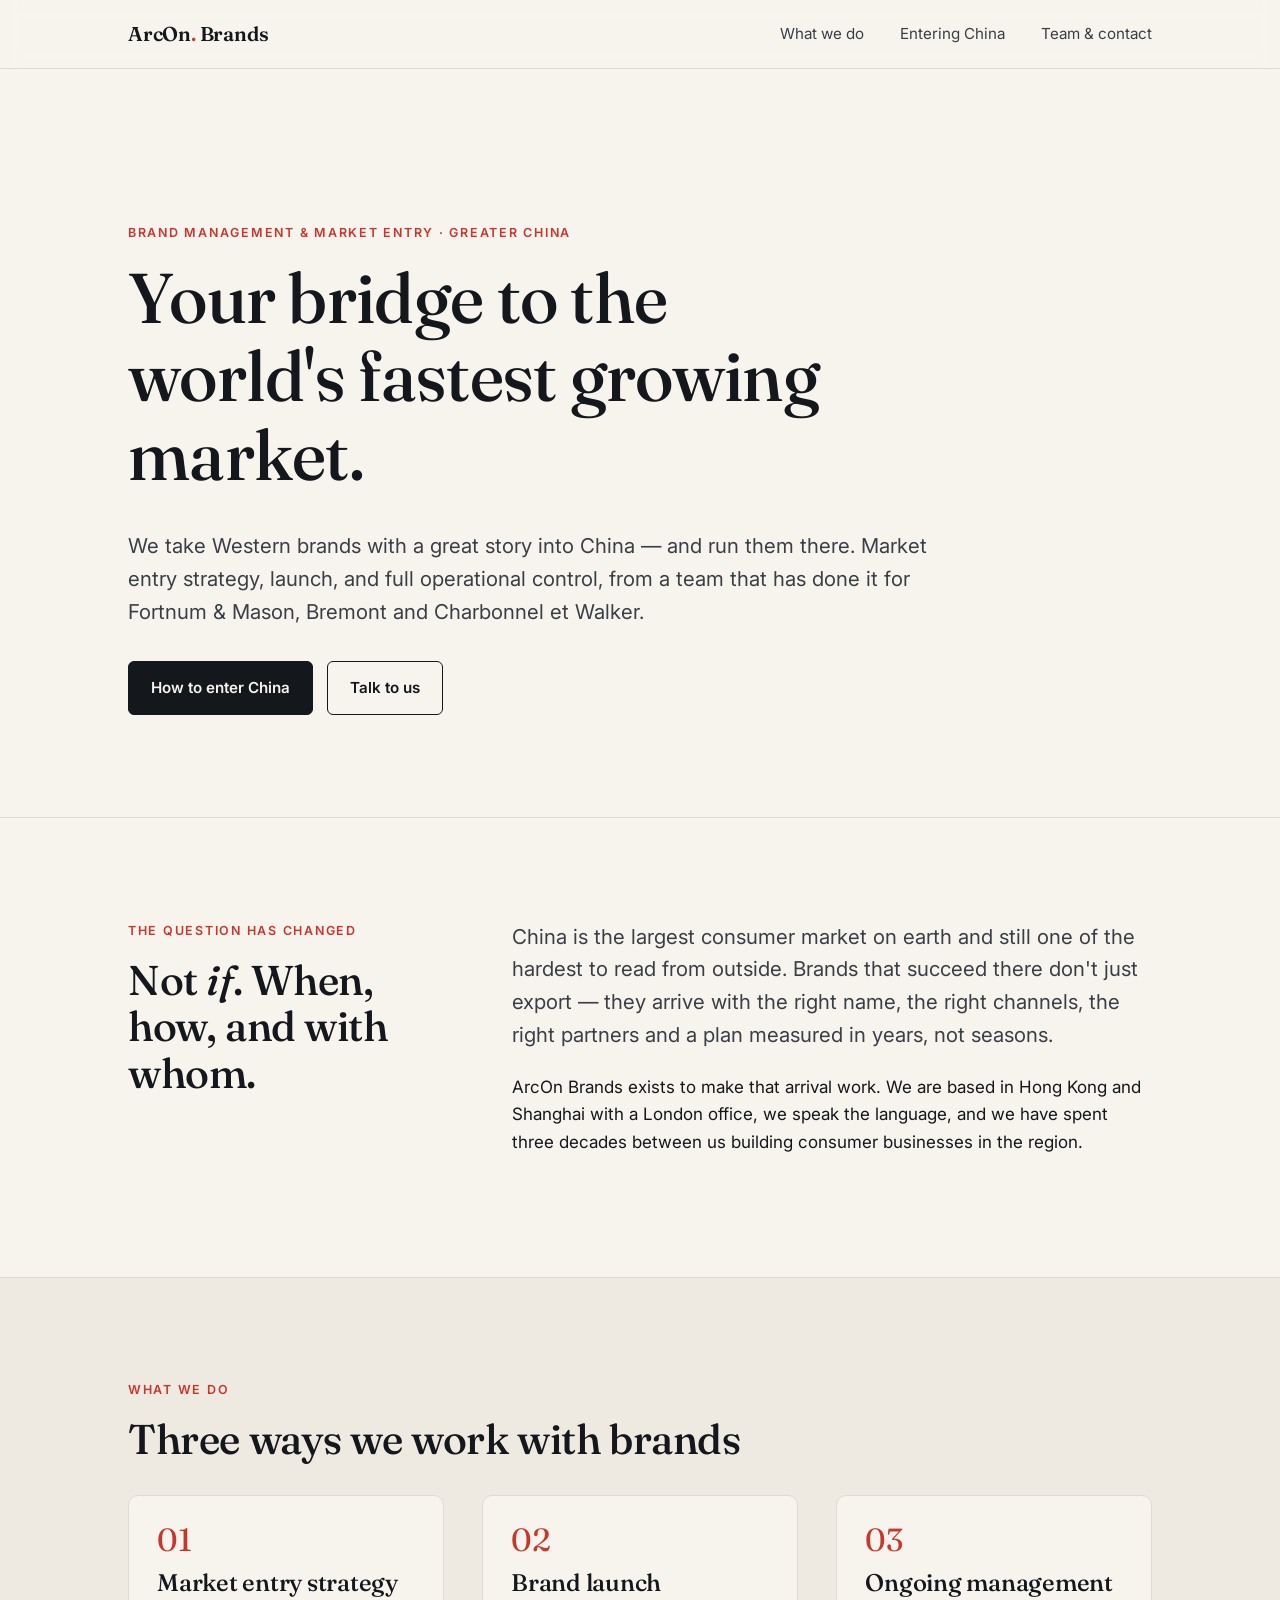
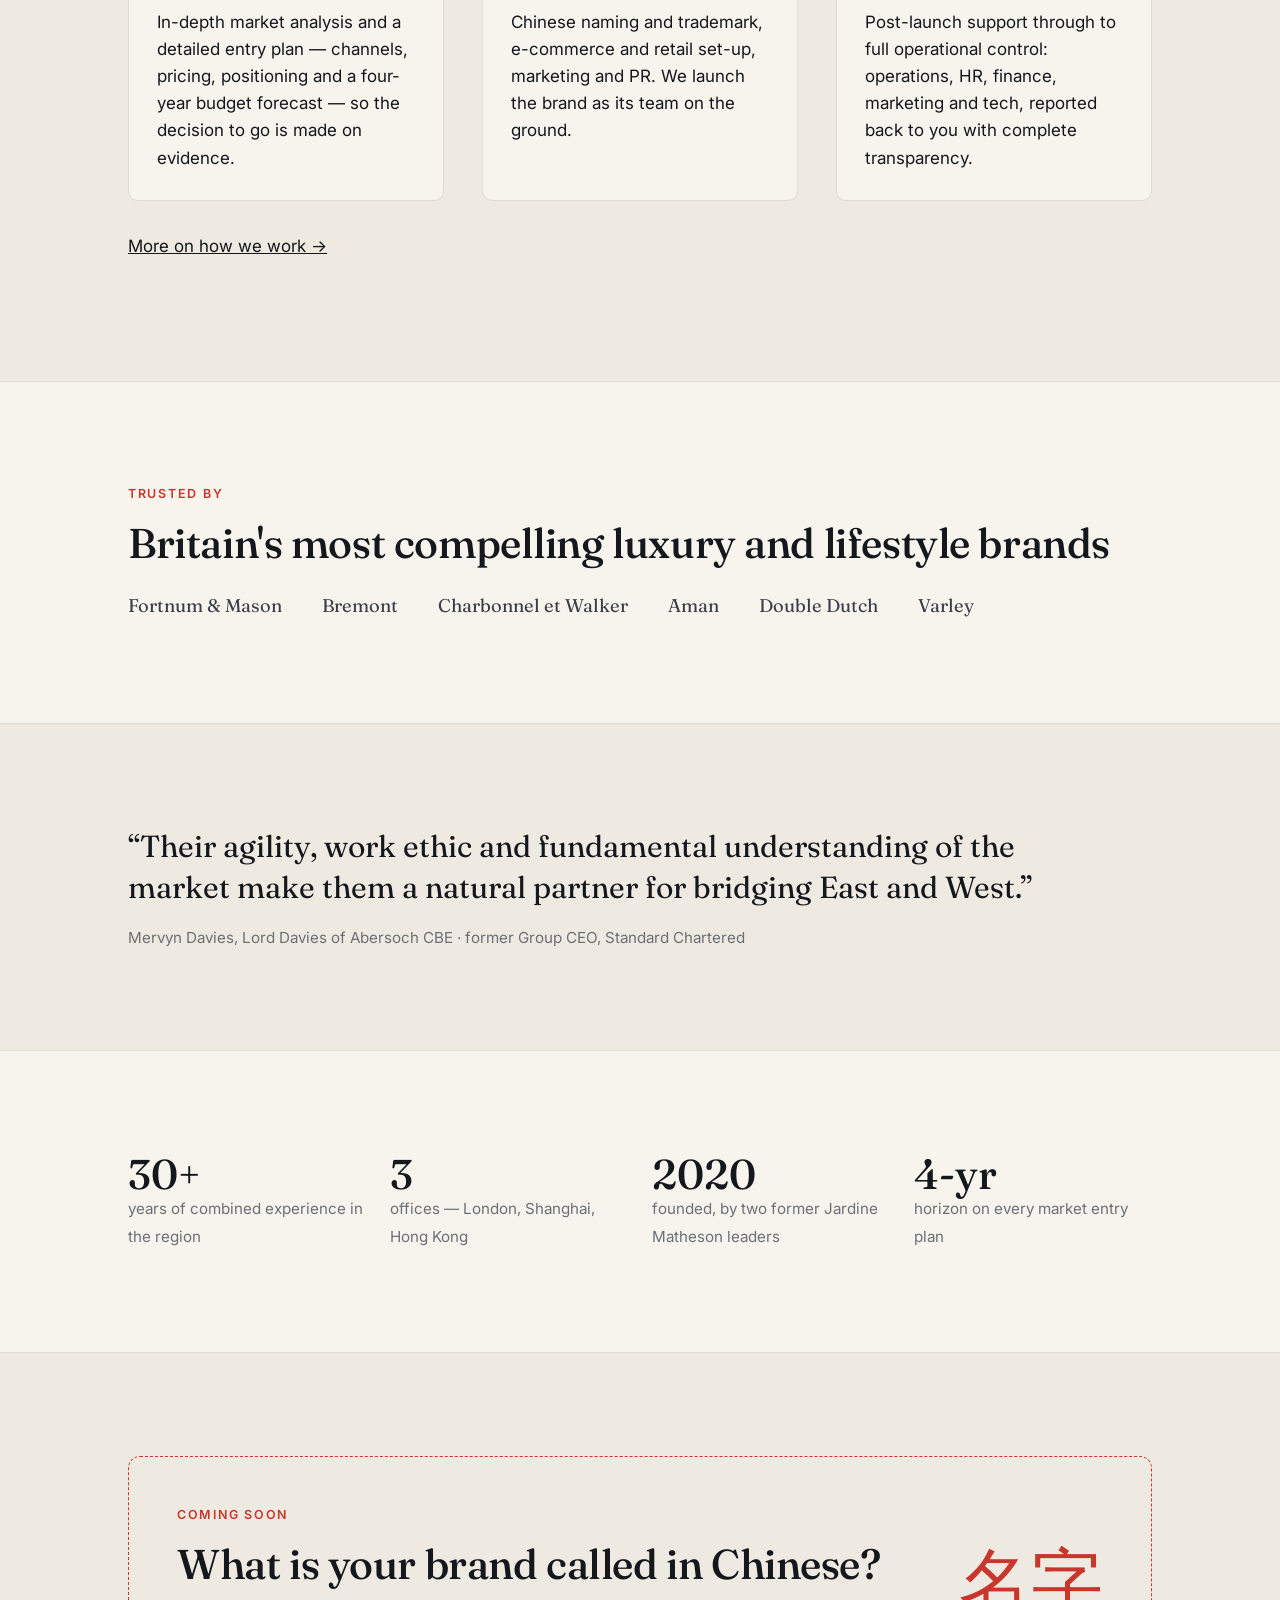
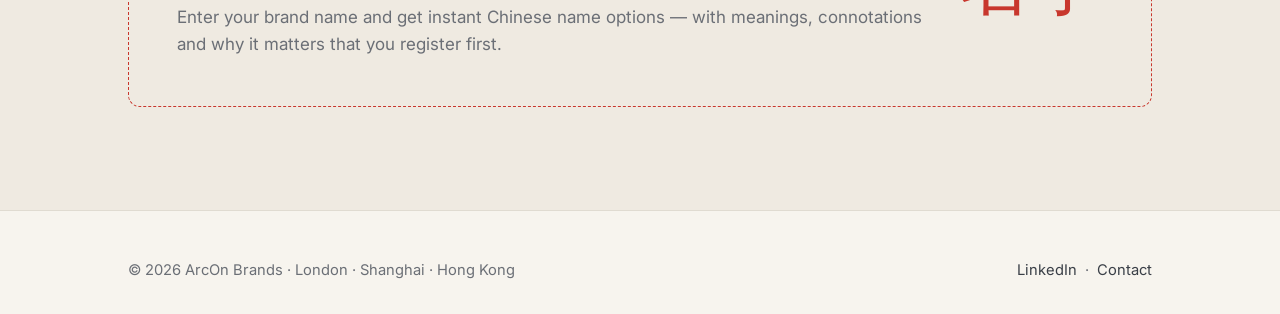
==== docs/index.html @ 21edf99d "ArcOn Brands website: Phase 1 brochure site Four-page static site (Home, What we do, Entering China " ====
<!DOCTYPE html>
<html lang="en">
<head>
<meta charset="utf-8">
<meta name="viewport" content="width=device-width, initial-scale=1">
<title>ArcOn Brands — Your bridge to China</title>
<meta name="description" content="Brand management and market entry for Western brands entering Greater China. Strategy, launch and full operational control from Hong Kong, Shanghai and London.">
<link rel="preconnect" href="https://fonts.googleapis.com">
<link rel="preconnect" href="https://fonts.gstatic.com" crossorigin>
<link href="https://fonts.googleapis.com/css2?family=Fraunces:opsz,wght@9..144,400;9..144,500;9..144,600&family=Inter:wght@400;500;600&display=swap" rel="stylesheet">
<link rel="stylesheet" href="styles.css">
</head>
<body>
<header>
  <div class="wrap nav">
    <a class="brand" href="index.html">ArcOn<span>.</span> Brands</a>
    <button class="menu-btn" aria-expanded="false" aria-controls="links" onclick="const l=document.getElementById('links');const o=l.classList.toggle('open');this.setAttribute('aria-expanded',o)">Menu</button>
    <ul class="links" id="links">
      <li><a href="what-we-do.html" >What we do</a></li>
      <li><a href="entering-china.html" >Entering China</a></li>
      <li><a href="team.html" >Team &amp; contact</a></li>
    </ul>
  </div>
</header>
<main>
<section class="hero">
  <div class="wrap">
    <div class="eyebrow">Brand management &amp; market entry · Greater China</div>
    <h1>Your bridge to the world's fastest growing market.</h1>
    <p class="lede">We take Western brands with a great story into China — and run them there. Market entry strategy, launch, and full operational control, from a team that has done it for Fortnum &amp; Mason, Bremont and Charbonnel et Walker.</p>
    <div class="cta-row">
      <a class="btn primary" href="entering-china.html">How to enter China</a>
      <a class="btn ghost" href="team.html#contact">Talk to us</a>
    </div>
  </div>
</section>

<section>
  <div class="wrap split">
    <div>
      <div class="eyebrow">The question has changed</div>
      <h2>Not <em>if</em>. When, how, and with whom.</h2>
    </div>
    <div>
      <p class="lede">China is the largest consumer market on earth and still one of the hardest to read from outside. Brands that succeed there don't just export — they arrive with the right name, the right channels, the right partners and a plan measured in years, not seasons.</p>
      <p>ArcOn Brands exists to make that arrival work. We are based in Hong Kong and Shanghai with a London office, we speak the language, and we have spent three decades between us building consumer businesses in the region.</p>
    </div>
  </div>
</section>

<section class="deep">
  <div class="wrap">
    <div class="eyebrow">What we do</div>
    <h2>Three ways we work with brands</h2>
    <div class="grid three" style="margin-top:2rem">
      <div class="card">
        <div class="num">01</div>
        <h3>Market entry strategy</h3>
        <p>In-depth market analysis and a detailed entry plan — channels, pricing, positioning and a four-year budget forecast — so the decision to go is made on evidence.</p>
      </div>
      <div class="card">
        <div class="num">02</div>
        <h3>Brand launch</h3>
        <p>Chinese naming and trademark, e-commerce and retail set-up, marketing and PR. We launch the brand as its team on the ground.</p>
      </div>
      <div class="card">
        <div class="num">03</div>
        <h3>Ongoing management</h3>
        <p>Post-launch support through to full operational control: operations, HR, finance, marketing and tech, reported back to you with complete transparency.</p>
      </div>
    </div>
    <p style="margin-top:2rem"><a href="what-we-do.html">More on how we work →</a></p>
  </div>
</section>

<section>
  <div class="wrap">
    <div class="eyebrow">Trusted by</div>
    <h2>Britain's most compelling luxury and lifestyle brands</h2>
    <div class="clients">
      <span>Fortnum &amp; Mason</span>
      <span>Bremont</span>
      <span>Charbonnel et Walker</span>
      <span>Aman</span>
      <span>Double Dutch</span>
      <span>Varley</span>
    </div>
  </div>
</section>

<section class="deep">
  <div class="wrap">
    <blockquote>
      “Their agility, work ethic and fundamental understanding of the market make them a natural partner for bridging East and West.”
      <footer>Mervyn Davies, Lord Davies of Abersoch CBE · former Group CEO, Standard Chartered</footer>
    </blockquote>
  </div>
</section>

<section>
  <div class="wrap">
    <div class="stats">
      <div class="stat"><b>30+</b><span>years of combined experience in the region</span></div>
      <div class="stat"><b>3</b><span>offices — London, Shanghai, Hong Kong</span></div>
      <div class="stat"><b>2020</b><span>founded, by two former Jardine Matheson leaders</span></div>
      <div class="stat"><b>4-yr</b><span>horizon on every market entry plan</span></div>
    </div>
  </div>
</section>

<section class="deep">
  <div class="wrap">
    <div class="teaser">
      <div>
        <div class="eyebrow">Coming soon</div>
        <h2 style="margin-bottom:.4em">What is your brand called in Chinese?</h2>
        <p class="muted" style="margin:0">Enter your brand name and get instant Chinese name options — with meanings, connotations and why it matters that you register first.</p>
      </div>
      <div class="zh">名字</div>
    </div>
  </div>
</section>
</main>
<footer class="site">
  <div class="wrap">
    <div class="row">
      <div>© 2026 ArcOn Brands · London · Shanghai · Hong Kong</div>
      <div><a href="https://www.linkedin.com/company/arcon-brands-hongkong" target="_blank" rel="noopener">LinkedIn</a> &nbsp;·&nbsp; <a href="team.html#contact">Contact</a></div>
    </div>
  </div>
</footer>
</body>
</html>
---- docs/styles.css ----
/* ArcOn Brands — site styles
   Palette: ink on warm paper, one vermilion accent used sparingly. */

:root {
  --ink: #14171c;
  --ink-soft: #3a3f47;
  --muted: #6b6f76;
  --paper: #f7f4ee;
  --paper-deep: #efeae1;
  --line: #e0dbd1;
  --accent: #c8372d;
  --accent-ink: #a52c24;
  --serif: "Fraunces", Georgia, "Times New Roman", serif;
  --sans: "Inter", -apple-system, BlinkMacSystemFont, "Segoe UI", sans-serif;
  --max: 1120px;
  --gutter: clamp(16px, 5vw, 48px);
}

* { box-sizing: border-box; }
html { scroll-behavior: smooth; }
body {
  margin: 0;
  font-family: var(--sans);
  font-size: 17px;
  line-height: 1.6;
  color: var(--ink);
  background: var(--paper);
  -webkit-font-smoothing: antialiased;
}
img { max-width: 100%; display: block; }
a { color: inherit; }

h1, h2, h3, h4 {
  font-family: var(--serif);
  font-weight: 500;
  line-height: 1.12;
  letter-spacing: -0.01em;
  margin: 0 0 0.5em;
}
h1 { font-size: clamp(2.4rem, 5.5vw, 4.4rem); }
h2 { font-size: clamp(1.8rem, 3.4vw, 2.6rem); }
h3 { font-size: clamp(1.25rem, 2vw, 1.5rem); }
p { margin: 0 0 1.1em; }
.lede { font-size: clamp(1.1rem, 1.6vw, 1.3rem); color: var(--ink-soft); max-width: 40em; }
.eyebrow {
  font-size: 0.78rem;
  letter-spacing: 0.14em;
  text-transform: uppercase;
  color: var(--accent);
  font-weight: 600;
  margin-bottom: 1rem;
}
.muted { color: var(--muted); }

.wrap { max-width: var(--max); margin: 0 auto; padding: 0 var(--gutter); }
section { padding: clamp(56px, 8vw, 112px) 0; }
section + section { border-top: 1px solid var(--line); }
.deep { background: var(--paper-deep); }

/* Header */
header {
  position: sticky; top: 0; z-index: 10;
  background: color-mix(in srgb, var(--paper) 88%, transparent);
  backdrop-filter: blur(10px);
  border-bottom: 1px solid var(--line);
}
.nav {
  display: flex; align-items: center; justify-content: space-between;
  height: 68px;
}
.brand {
  font-family: var(--serif); font-size: 1.25rem; font-weight: 600;
  text-decoration: none; letter-spacing: -0.01em;
}
.brand span { color: var(--accent); }
.links { display: flex; gap: clamp(18px, 3vw, 36px); list-style: none; margin: 0; padding: 0; }
.links a {
  text-decoration: none; font-size: 0.95rem; color: var(--ink-soft);
  padding: 6px 0; border-bottom: 2px solid transparent;
}
.links a:hover, .links a[aria-current="page"] { color: var(--ink); border-color: var(--accent); }
.menu-btn { display: none; background: none; border: 1px solid var(--line); border-radius: 6px; padding: 8px 12px; font: inherit; cursor: pointer; }

@media (max-width: 720px) {
  .menu-btn { display: block; }
  .links {
    display: none; position: absolute; left: 0; right: 0; top: 68px;
    flex-direction: column; gap: 0; background: var(--paper);
    border-bottom: 1px solid var(--line); padding: 8px var(--gutter) 16px;
  }
  .links.open { display: flex; }
  .links a { display: block; padding: 12px 0; border-bottom: 1px solid var(--line); }
}

/* Hero */
.hero { padding: clamp(72px, 12vw, 160px) 0 clamp(56px, 8vw, 112px); }
.hero h1 { max-width: 16ch; }
.hero .lede { margin-top: 1.5rem; }
.cta-row { display: flex; gap: 14px; flex-wrap: wrap; margin-top: 2rem; }
.btn {
  display: inline-block; padding: 14px 22px; border-radius: 6px;
  text-decoration: none; font-weight: 600; font-size: 0.95rem;
  border: 1px solid var(--ink); transition: background .15s, color .15s;
}
.btn.primary { background: var(--ink); color: var(--paper); }
.btn.primary:hover { background: var(--accent); border-color: var(--accent); }
.btn.ghost:hover { background: var(--ink); color: var(--paper); }

/* Grids */
.grid { display: grid; gap: clamp(24px, 3vw, 40px); }
.grid.two { grid-template-columns: repeat(auto-fit, minmax(280px, 1fr)); }
.grid.three { grid-template-columns: repeat(auto-fit, minmax(240px, 1fr)); }
.split { display: grid; grid-template-columns: 1fr 2fr; gap: clamp(24px, 5vw, 80px); align-items: start; }
@media (max-width: 800px) { .split { grid-template-columns: 1fr; } }

.card {
  padding: 28px; border: 1px solid var(--line); border-radius: 10px; background: var(--paper);
}
.card h3 { margin-top: 0; }
.card p:last-child { margin-bottom: 0; }
.num {
  font-family: var(--serif); font-size: 2rem; color: var(--accent); line-height: 1;
  margin-bottom: 14px;
}

/* Logos / clients */
.clients { display: flex; flex-wrap: wrap; gap: 12px 40px; margin-top: 1.5rem; }
.clients span { font-family: var(--serif); font-size: 1.15rem; color: var(--ink-soft); }

/* Stat strip */
.stats { display: grid; grid-template-columns: repeat(auto-fit, minmax(180px, 1fr)); gap: 24px; }
.stat b { display: block; font-family: var(--serif); font-size: 2.6rem; font-weight: 500; line-height: 1; }
.stat span { color: var(--muted); font-size: 0.95rem; }

/* Quote */
blockquote {
  margin: 0; font-family: var(--serif); font-size: clamp(1.3rem, 2.4vw, 1.9rem);
  line-height: 1.35; max-width: 30em;
}
blockquote footer { font-family: var(--sans); font-size: 0.95rem; color: var(--muted); margin-top: 1.2rem; }

/* Steps / primer */
.steps { counter-reset: step; display: grid; gap: 0; border-top: 1px solid var(--line); }
.step {
  display: grid; grid-template-columns: 64px 1fr; gap: 20px;
  padding: 32px 0; border-bottom: 1px solid var(--line);
}
.step::before {
  counter-increment: step; content: counter(step, decimal-leading-zero);
  font-family: var(--serif); font-size: 1.6rem; color: var(--accent);
}
.step h3 { margin-top: 0.15em; }
.step .how { margin-top: 1rem; padding-left: 16px; border-left: 2px solid var(--accent); color: var(--ink-soft); }
.step .how strong { color: var(--ink); }
@media (max-width: 600px) { .step { grid-template-columns: 1fr; gap: 8px; } }

/* Team */
.people { display: grid; grid-template-columns: repeat(auto-fill, minmax(260px, 1fr)); gap: 28px; }
.person h3 { margin-bottom: 0.1em; }
.person .role { color: var(--accent); font-size: 0.9rem; font-weight: 600; margin-bottom: 0.7rem; }
.person p { font-size: 0.97rem; color: var(--ink-soft); margin: 0; }
.founder { padding: 32px; border: 1px solid var(--line); border-radius: 10px; }

/* Offices */
.offices { display: grid; grid-template-columns: repeat(auto-fit, minmax(220px, 1fr)); gap: 28px; }
.offices h4 { margin-bottom: 0.4em; font-size: 1.1rem; }
.offices p { color: var(--ink-soft); font-size: 0.95rem; margin: 0; white-space: pre-line; }

/* Teaser (Phase 2 tool) */
.teaser {
  border: 1px dashed var(--accent); border-radius: 12px; padding: clamp(28px, 4vw, 48px);
  display: grid; grid-template-columns: 1fr auto; gap: 28px; align-items: center;
}
.teaser .zh { font-size: clamp(2.6rem, 6vw, 4.5rem); font-family: var(--serif); color: var(--accent); line-height: 1; }
@media (max-width: 700px) { .teaser { grid-template-columns: 1fr; } }

/* Footer */
footer.site {
  border-top: 1px solid var(--line); padding: 48px 0 32px; font-size: 0.92rem; color: var(--muted);
}
footer.site .row { display: flex; justify-content: space-between; flex-wrap: wrap; gap: 16px; }
footer.site a { color: var(--ink-soft); text-decoration: none; }
footer.site a:hover { color: var(--accent); }
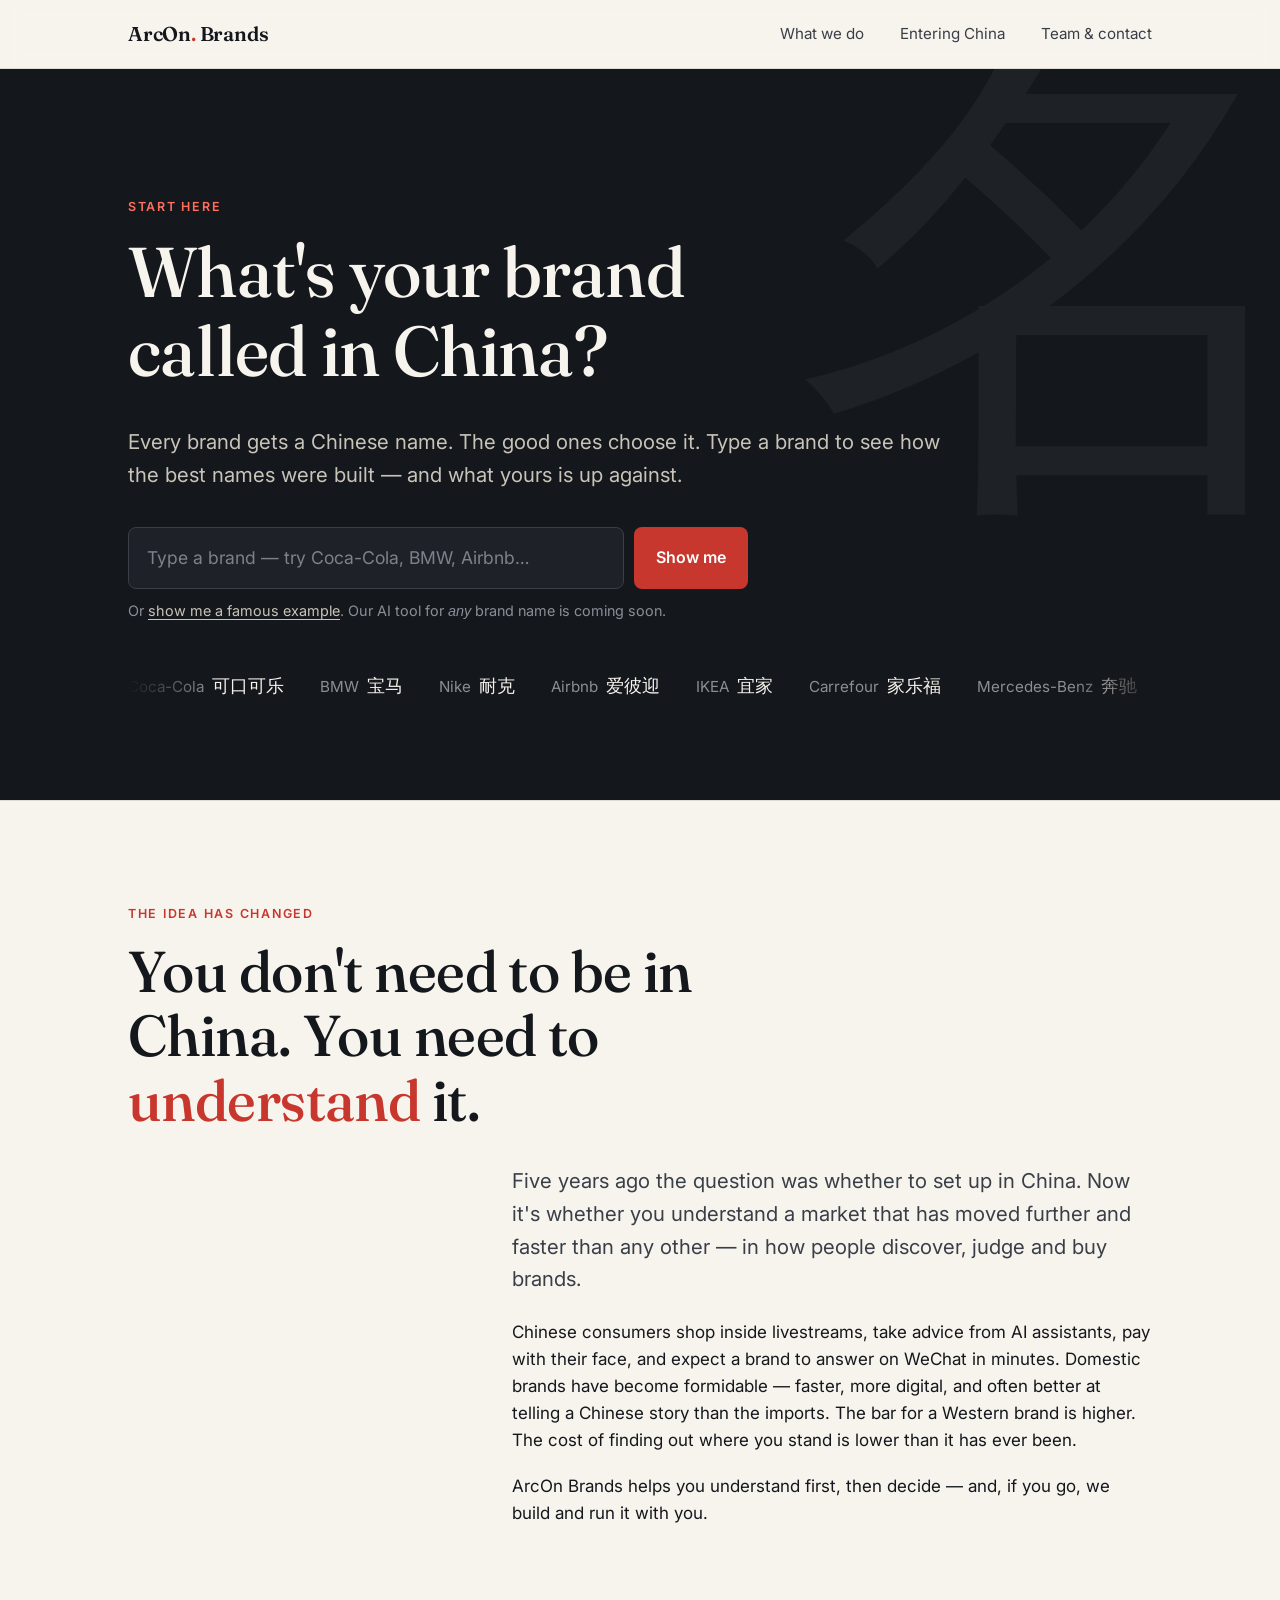
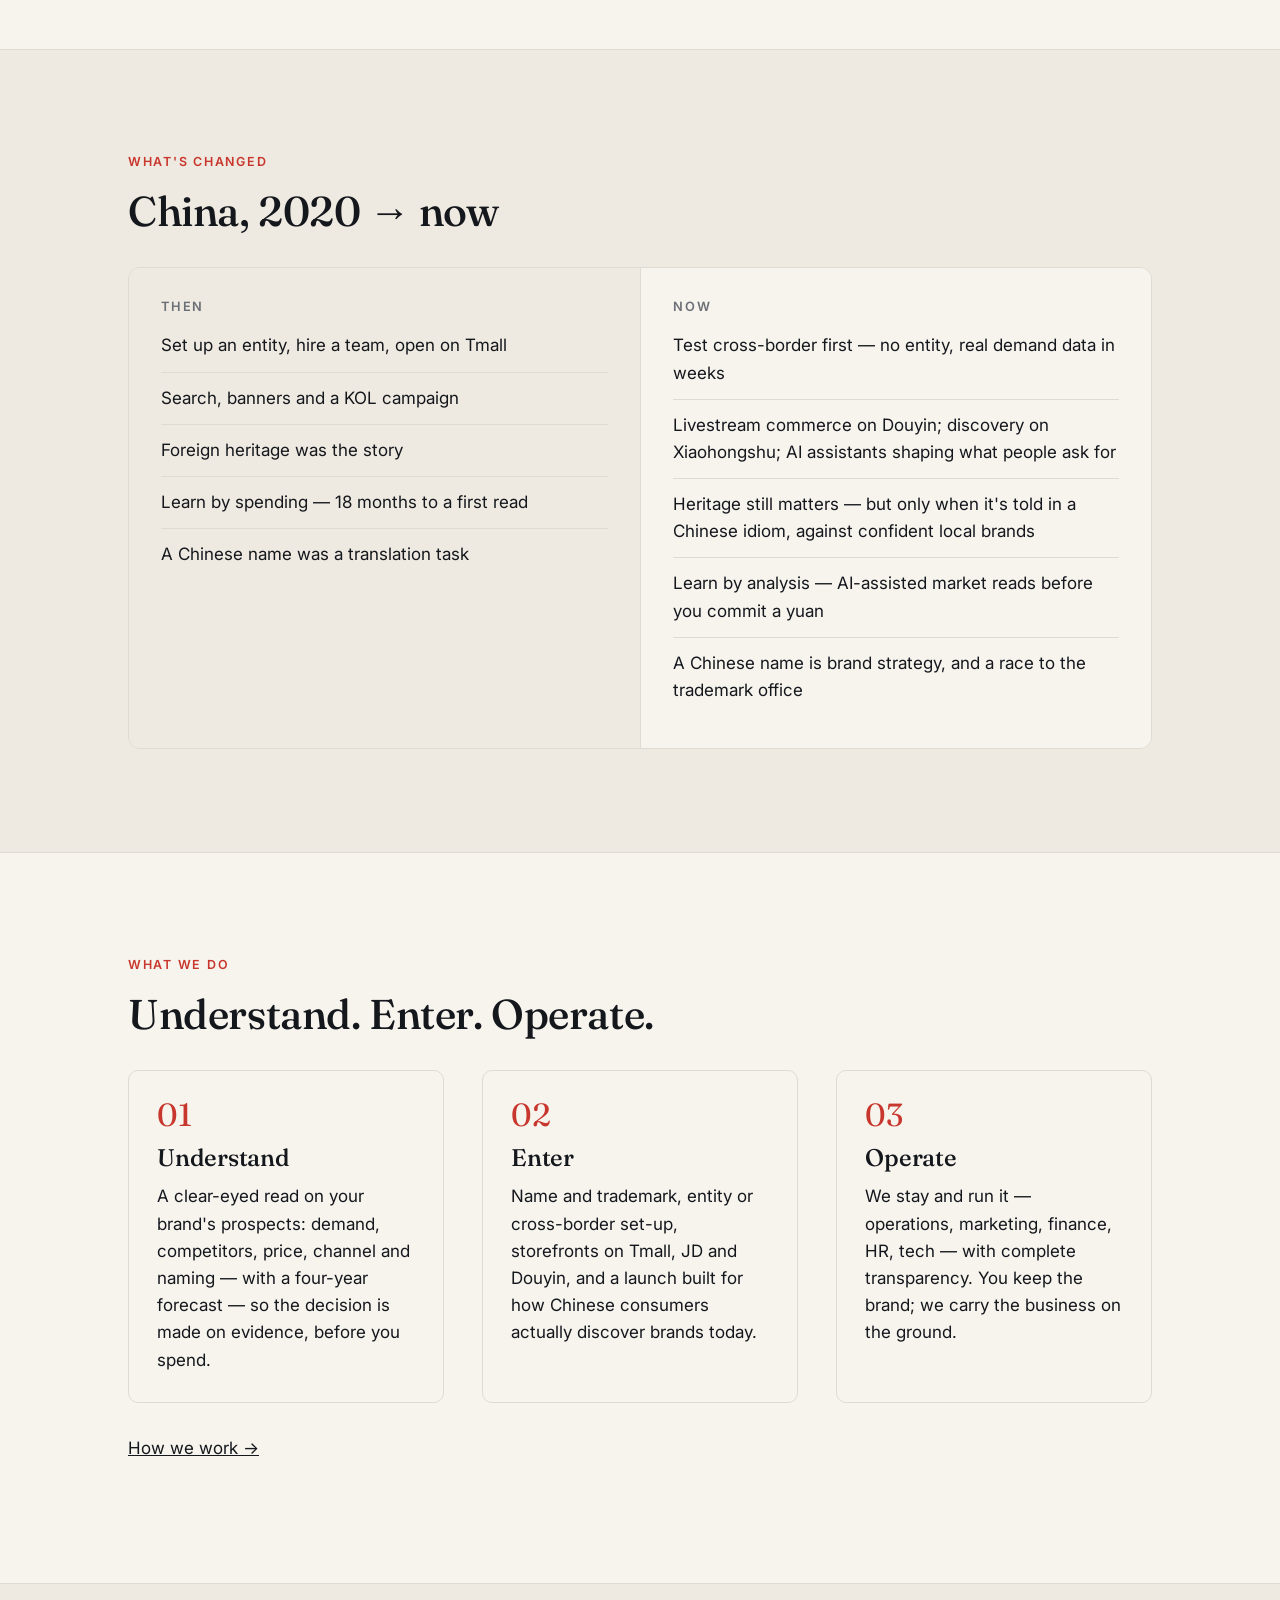
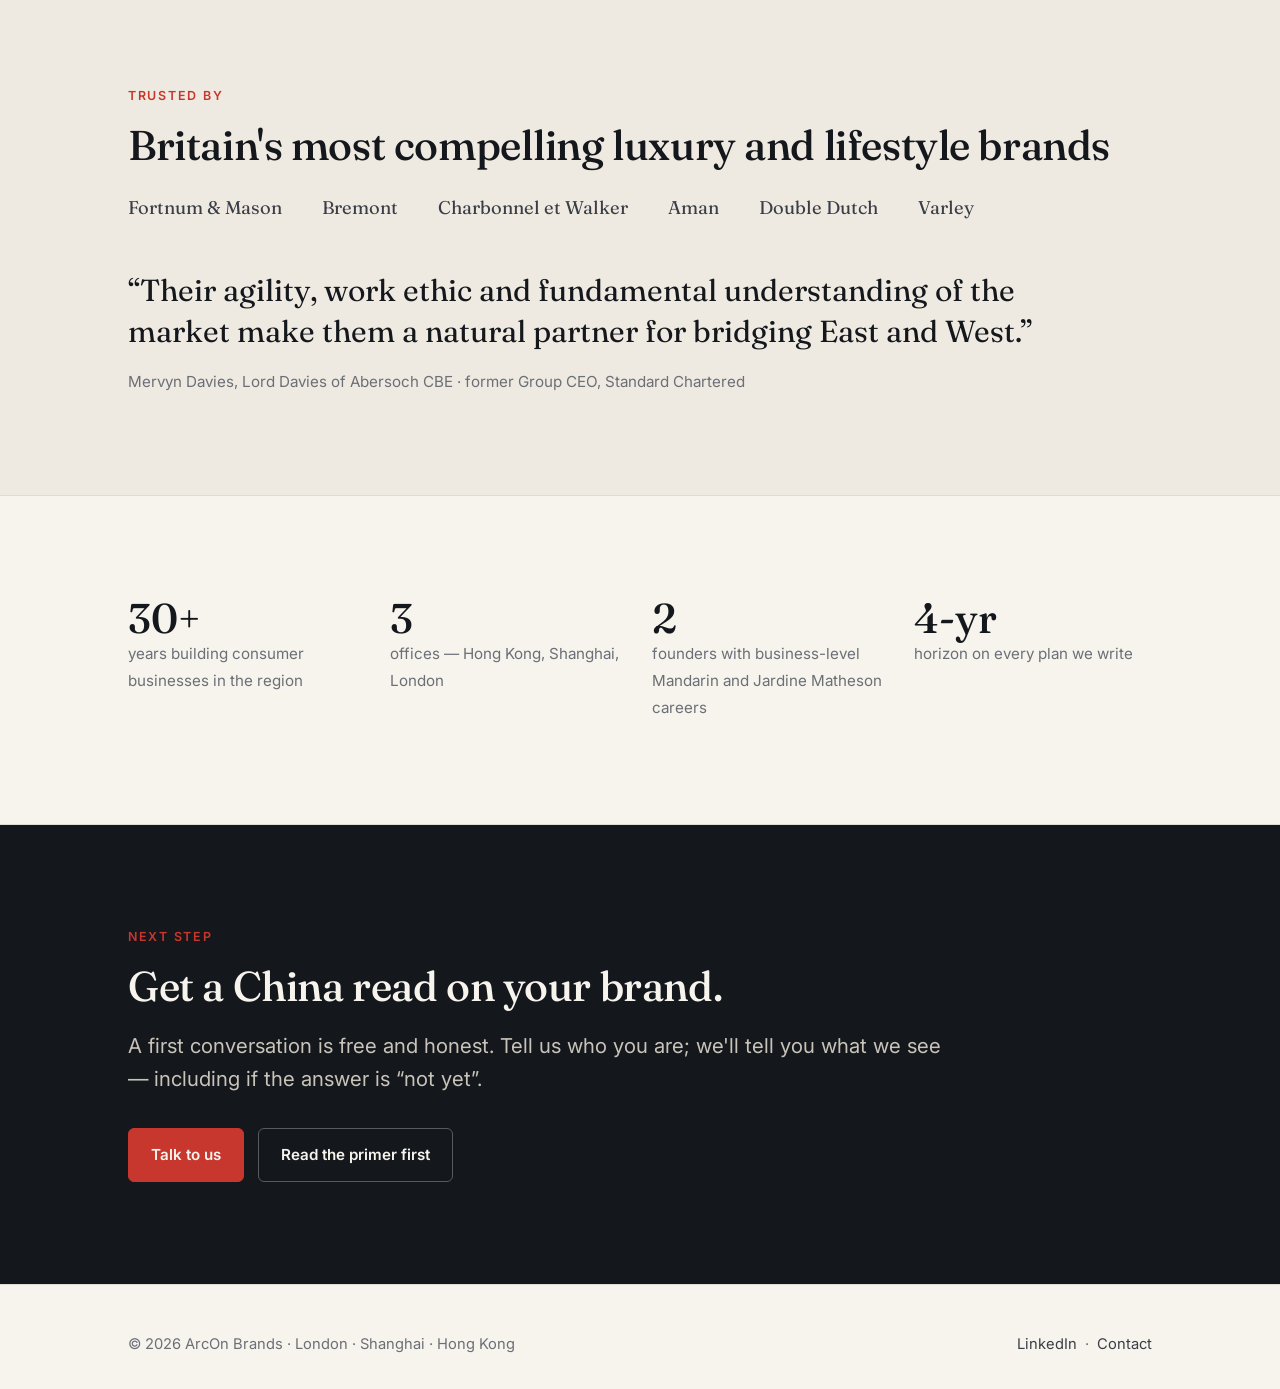
==== commit 727f3987: "v2: interactive Chinese-name hero, evolved 'understand China' message - Home opens with 'What's your" ====
--- a/docs/index.html
+++ b/docs/index.html
@@ -3,12 +3,18 @@
 <head>
 <meta charset="utf-8">
 <meta name="viewport" content="width=device-width, initial-scale=1">
-<title>ArcOn Brands — Your bridge to China</title>
+<title>ArcOn Brands — Understand China first</title>
 <meta name="description" content="Brand management and market entry for Western brands entering Greater China. Strategy, launch and full operational control from Hong Kong, Shanghai and London.">
 <link rel="preconnect" href="https://fonts.googleapis.com">
 <link rel="preconnect" href="https://fonts.gstatic.com" crossorigin>
 <link href="https://fonts.googleapis.com/css2?family=Fraunces:opsz,wght@9..144,400;9..144,500;9..144,600&family=Inter:wght@400;500;600&display=swap" rel="stylesheet">
+<link rel="icon" href="favicon.svg" type="image/svg+xml">
+<meta property="og:type" content="website">
+<meta property="og:title" content="ArcOn Brands — Understand China first">
+<meta property="og:description" content="Brand management and market entry for Western brands entering Greater China. Strategy, launch and full operational control from Hong Kong, Shanghai and London.">
+<meta property="og:site_name" content="ArcOn Brands">
 <link rel="stylesheet" href="styles.css">
+<script src="names.js" defer></script>
 </head>
 <body>
 <header>
@@ -23,57 +29,94 @@
   </div>
 </header>
 <main>
-<section class="hero">
+
+<section class="hero-dark">
   <div class="wrap">
-    <div class="eyebrow">Brand management &amp; market entry · Greater China</div>
-    <h1>Your bridge to the world's fastest growing market.</h1>
-    <p class="lede">We take Western brands with a great story into China — and run them there. Market entry strategy, launch, and full operational control, from a team that has done it for Fortnum &amp; Mason, Bremont and Charbonnel et Walker.</p>
-    <div class="cta-row">
-      <a class="btn primary" href="entering-china.html">How to enter China</a>
-      <a class="btn ghost" href="team.html#contact">Talk to us</a>
+    <div class="eyebrow">Start here</div>
+    <h1>What's your brand called in China?</h1>
+    <p class="lede">Every brand gets a Chinese name. The good ones choose it. Type a brand to see how the best names were built — and what yours is up against.</p>
+    <div class="namer">
+      <form id="namer" autocomplete="off">
+        <input type="text" name="brand" placeholder="Type a brand — try Coca-Cola, BMW, Airbnb…" aria-label="Brand name" maxlength="40">
+        <button type="submit">Show me</button>
+      </form>
+      <div class="hint">Or <button type="button" id="try">show me a famous example</button>. Our AI tool for <em>any</em> brand name is coming soon.</div>
     </div>
+    <div class="result" id="result" aria-live="polite"></div>
+    <div class="ticker" aria-hidden="true"><div class="ticker-track" id="track"></div></div>
   </div>
 </section>
 
-<section>
-  <div class="wrap split">
-    <div>
-      <div class="eyebrow">The question has changed</div>
-      <h2>Not <em>if</em>. When, how, and with whom.</h2>
-    </div>
-    <div>
-      <p class="lede">China is the largest consumer market on earth and still one of the hardest to read from outside. Brands that succeed there don't just export — they arrive with the right name, the right channels, the right partners and a plan measured in years, not seasons.</p>
-      <p>ArcOn Brands exists to make that arrival work. We are based in Hong Kong and Shanghai with a London office, we speak the language, and we have spent three decades between us building consumer businesses in the region.</p>
+<section class="thesis">
+  <div class="wrap">
+    <div class="eyebrow">The idea has changed</div>
+    <h2>You don't need to be in China. You need to <em>understand</em> it.</h2>
+    <div class="split" style="margin-top:2rem">
+      <div></div>
+      <div>
+        <p class="lede">Five years ago the question was whether to set up in China. Now it's whether you understand a market that has moved further and faster than any other — in how people discover, judge and buy brands.</p>
+        <p>Chinese consumers shop inside livestreams, take advice from AI assistants, pay with their face, and expect a brand to answer on WeChat in minutes. Domestic brands have become formidable — faster, more digital, and often better at telling a Chinese story than the imports. The bar for a Western brand is higher. The cost of finding out where you stand is lower than it has ever been.</p>
+        <p>ArcOn Brands helps you understand first, then decide — and, if you go, we build and run it with you.</p>
+      </div>
     </div>
   </div>
 </section>
 
 <section class="deep">
   <div class="wrap">
-    <div class="eyebrow">What we do</div>
-    <h2>Three ways we work with brands</h2>
-    <div class="grid three" style="margin-top:2rem">
-      <div class="card">
-        <div class="num">01</div>
-        <h3>Market entry strategy</h3>
-        <p>In-depth market analysis and a detailed entry plan — channels, pricing, positioning and a four-year budget forecast — so the decision to go is made on evidence.</p>
+    <div class="eyebrow">What's changed</div>
+    <h2>China, 2020 → now</h2>
+    <div class="compare" style="margin-top:2rem">
+      <div class="deep-col">
+        <h3>Then</h3>
+        <ul>
+          <li>Set up an entity, hire a team, open on Tmall</li>
+          <li>Search, banners and a KOL campaign</li>
+          <li>Foreign heritage was the story</li>
+          <li>Learn by spending — 18 months to a first read</li>
+          <li>A Chinese name was a translation task</li>
+        </ul>
       </div>
-      <div class="card">
-        <div class="num">02</div>
-        <h3>Brand launch</h3>
-        <p>Chinese naming and trademark, e-commerce and retail set-up, marketing and PR. We launch the brand as its team on the ground.</p>
-      </div>
-      <div class="card">
-        <div class="num">03</div>
-        <h3>Ongoing management</h3>
-        <p>Post-launch support through to full operational control: operations, HR, finance, marketing and tech, reported back to you with complete transparency.</p>
+      <div class="now">
+        <h3>Now</h3>
+        <ul>
+          <li>Test cross-border first — no entity, real demand data in weeks</li>
+          <li>Livestream commerce on Douyin; discovery on Xiaohongshu; AI assistants shaping what people ask for</li>
+          <li>Heritage still matters — but only when it's told in a Chinese idiom, against confident local brands</li>
+          <li>Learn by analysis — AI-assisted market reads before you commit a yuan</li>
+          <li>A Chinese name is brand strategy, and a race to the trademark office</li>
+        </ul>
       </div>
     </div>
-    <p style="margin-top:2rem"><a href="what-we-do.html">More on how we work →</a></p>
   </div>
 </section>
 
 <section>
+  <div class="wrap">
+    <div class="eyebrow">What we do</div>
+    <h2>Understand. Enter. Operate.</h2>
+    <div class="grid three" style="margin-top:2rem">
+      <div class="card">
+        <div class="num">01</div>
+        <h3>Understand</h3>
+        <p>A clear-eyed read on your brand's prospects: demand, competitors, price, channel and naming — with a four-year forecast — so the decision is made on evidence, before you spend.</p>
+      </div>
+      <div class="card">
+        <div class="num">02</div>
+        <h3>Enter</h3>
+        <p>Name and trademark, entity or cross-border set-up, storefronts on Tmall, JD and Douyin, and a launch built for how Chinese consumers actually discover brands today.</p>
+      </div>
+      <div class="card">
+        <div class="num">03</div>
+        <h3>Operate</h3>
+        <p>We stay and run it — operations, marketing, finance, HR, tech — with complete transparency. You keep the brand; we carry the business on the ground.</p>
+      </div>
+    </div>
+    <p style="margin-top:2rem"><a href="what-we-do.html">How we work →</a></p>
+  </div>
+</section>
+
+<section class="deep">
   <div class="wrap">
     <div class="eyebrow">Trusted by</div>
     <h2>Britain's most compelling luxury and lifestyle brands</h2>
@@ -85,12 +128,7 @@
       <span>Double Dutch</span>
       <span>Varley</span>
     </div>
-  </div>
-</section>
-
-<section class="deep">
-  <div class="wrap">
-    <blockquote>
+    <blockquote style="margin-top:3rem">
       “Their agility, work ethic and fundamental understanding of the market make them a natural partner for bridging East and West.”
       <footer>Mervyn Davies, Lord Davies of Abersoch CBE · former Group CEO, Standard Chartered</footer>
     </blockquote>
@@ -100,23 +138,22 @@
 <section>
   <div class="wrap">
     <div class="stats">
-      <div class="stat"><b>30+</b><span>years of combined experience in the region</span></div>
-      <div class="stat"><b>3</b><span>offices — London, Shanghai, Hong Kong</span></div>
-      <div class="stat"><b>2020</b><span>founded, by two former Jardine Matheson leaders</span></div>
-      <div class="stat"><b>4-yr</b><span>horizon on every market entry plan</span></div>
+      <div class="stat"><b>30+</b><span>years building consumer businesses in the region</span></div>
+      <div class="stat"><b>3</b><span>offices — Hong Kong, Shanghai, London</span></div>
+      <div class="stat"><b>2</b><span>founders with business-level Mandarin and Jardine Matheson careers</span></div>
+      <div class="stat"><b>4-yr</b><span>horizon on every plan we write</span></div>
     </div>
   </div>
 </section>
 
-<section class="deep">
+<section class="band">
   <div class="wrap">
-    <div class="teaser">
-      <div>
-        <div class="eyebrow">Coming soon</div>
-        <h2 style="margin-bottom:.4em">What is your brand called in Chinese?</h2>
-        <p class="muted" style="margin:0">Enter your brand name and get instant Chinese name options — with meanings, connotations and why it matters that you register first.</p>
-      </div>
-      <div class="zh">名字</div>
+    <div class="eyebrow">Next step</div>
+    <h2>Get a China read on your brand.</h2>
+    <p class="lede">A first conversation is free and honest. Tell us who you are; we'll tell you what we see — including if the answer is “not yet”.</p>
+    <div class="cta-row">
+      <a class="btn primary" href="team.html#contact">Talk to us</a>
+      <a class="btn ghost" href="entering-china.html">Read the primer first</a>
     </div>
   </div>
 </section>
--- a/docs/styles.css
+++ b/docs/styles.css
@@ -181,3 +181,87 @@
 footer.site .row { display: flex; justify-content: space-between; flex-wrap: wrap; gap: 16px; }
 footer.site a { color: var(--ink-soft); text-decoration: none; }
 footer.site a:hover { color: var(--accent); }
+
+/* ===== v2: bold hero + naming demo ===== */
+.hero-dark {
+  background: var(--ink); color: var(--paper);
+  padding: clamp(64px, 10vw, 140px) 0 clamp(56px, 8vw, 100px);
+  position: relative; overflow: hidden;
+}
+.hero-dark::after {
+  content: "名"; position: absolute; right: -0.1em; top: -0.15em;
+  font-family: var(--serif); font-size: clamp(18rem, 42vw, 40rem); line-height: 1;
+  color: var(--paper); opacity: 0.045; pointer-events: none;
+}
+.hero-dark .eyebrow { color: #ff6f5e; }
+.hero-dark h1 { color: var(--paper); max-width: 14ch; }
+.hero-dark .lede { color: #c9c4b9; }
+.hero-dark .wrap { position: relative; z-index: 1; }
+
+.namer { margin-top: 2.2rem; max-width: 620px; }
+.namer form { display: flex; gap: 10px; }
+.namer input {
+  flex: 1; min-width: 0; font: inherit; font-size: 1.1rem; padding: 16px 18px;
+  border-radius: 8px; border: 1px solid #3a3f47; background: #1e2228; color: var(--paper);
+}
+.namer input::placeholder { color: #7d828a; }
+.namer input:focus { outline: 2px solid var(--accent); outline-offset: 1px; }
+.namer button {
+  font: inherit; font-weight: 600; font-size: 1rem; padding: 16px 22px; border-radius: 8px;
+  border: 0; background: var(--accent); color: #fff; cursor: pointer; white-space: nowrap;
+}
+.namer button:hover { background: #e04a3f; }
+.namer .hint { margin-top: 10px; font-size: 0.9rem; color: #8a8f97; }
+.namer .hint button { all: unset; cursor: pointer; color: #c9c4b9; text-decoration: underline; text-underline-offset: 3px; }
+@media (max-width: 520px) { .namer form { flex-direction: column; } }
+
+.result {
+  margin-top: 1.8rem; padding: 26px 28px; border-radius: 12px;
+  background: #1e2228; border: 1px solid #2c3138; max-width: 620px;
+  display: none; animation: rise .35s ease both;
+}
+.result.show { display: block; }
+@keyframes rise { from { opacity: 0; transform: translateY(8px);} to { opacity: 1; transform: none;} }
+.result .zh { font-family: var(--serif); font-size: clamp(3rem, 8vw, 5rem); line-height: 1; color: var(--paper); margin: 0 0 6px; }
+.result .py { color: #ff6f5e; font-size: 1.05rem; letter-spacing: 0.02em; margin-bottom: 12px; }
+.result .meaning { font-size: 1.15rem; color: var(--paper); margin-bottom: 8px; }
+.result .note { color: #c9c4b9; font-size: 0.97rem; margin: 0; }
+.result .tag {
+  display: inline-block; font-size: 0.72rem; letter-spacing: .1em; text-transform: uppercase;
+  padding: 4px 8px; border-radius: 4px; background: #2c3138; color: #c9c4b9; margin-bottom: 14px;
+}
+.result .tag.bad { background: #4a1f1b; color: #ffb3a9; }
+.result .cta { margin-top: 18px; padding-top: 16px; border-top: 1px solid #2c3138; font-size: 0.97rem; color: #c9c4b9; }
+.result .cta a { color: var(--paper); }
+
+/* ticker of examples */
+.ticker { margin-top: 3rem; display: flex; gap: 36px; overflow: hidden; mask-image: linear-gradient(90deg, transparent, #000 8%, #000 92%, transparent); }
+.ticker-track { display: flex; gap: 36px; animation: slide 60s linear infinite; white-space: nowrap; }
+.ticker span { color: #8a8f97; font-size: 0.95rem; }
+.ticker b { color: var(--paper); font-family: var(--serif); font-weight: 500; font-size: 1.15rem; margin-left: 8px; }
+@keyframes slide { to { transform: translateX(-50%); } }
+
+/* thesis strap */
+.thesis h2 { font-size: clamp(2rem, 4.6vw, 3.6rem); max-width: 18ch; }
+.thesis h2 em { color: var(--accent); font-style: normal; }
+
+/* then/now */
+.compare { display: grid; grid-template-columns: 1fr 1fr; gap: 0; border: 1px solid var(--line); border-radius: 12px; overflow: hidden; }
+.compare > div { padding: 32px; }
+.compare > div + div { border-left: 1px solid var(--line); background: var(--paper); }
+.compare .deep-col { background: var(--paper-deep); }
+.compare h3 { font-size: 0.8rem; letter-spacing: .14em; text-transform: uppercase; font-family: var(--sans); font-weight: 600; color: var(--muted); }
+.compare ul { margin: 0; padding: 0; list-style: none; }
+.compare li { padding: 12px 0; border-top: 1px solid var(--line); }
+.compare li:first-child { border-top: 0; }
+.compare .now li { color: var(--ink); }
+@media (max-width: 700px) { .compare { grid-template-columns: 1fr; } .compare > div + div { border-left: 0; border-top: 1px solid var(--line); } }
+
+/* big CTA band */
+.band { background: var(--ink); color: var(--paper); }
+.band h2 { color: var(--paper); }
+.band .lede { color: #c9c4b9; }
+.band .btn.primary { background: var(--accent); border-color: var(--accent); }
+.band .btn.primary:hover { background: #e04a3f; }
+.band .btn.ghost { color: var(--paper); border-color: #555b63; }
+.band .btn.ghost:hover { background: var(--paper); color: var(--ink); }
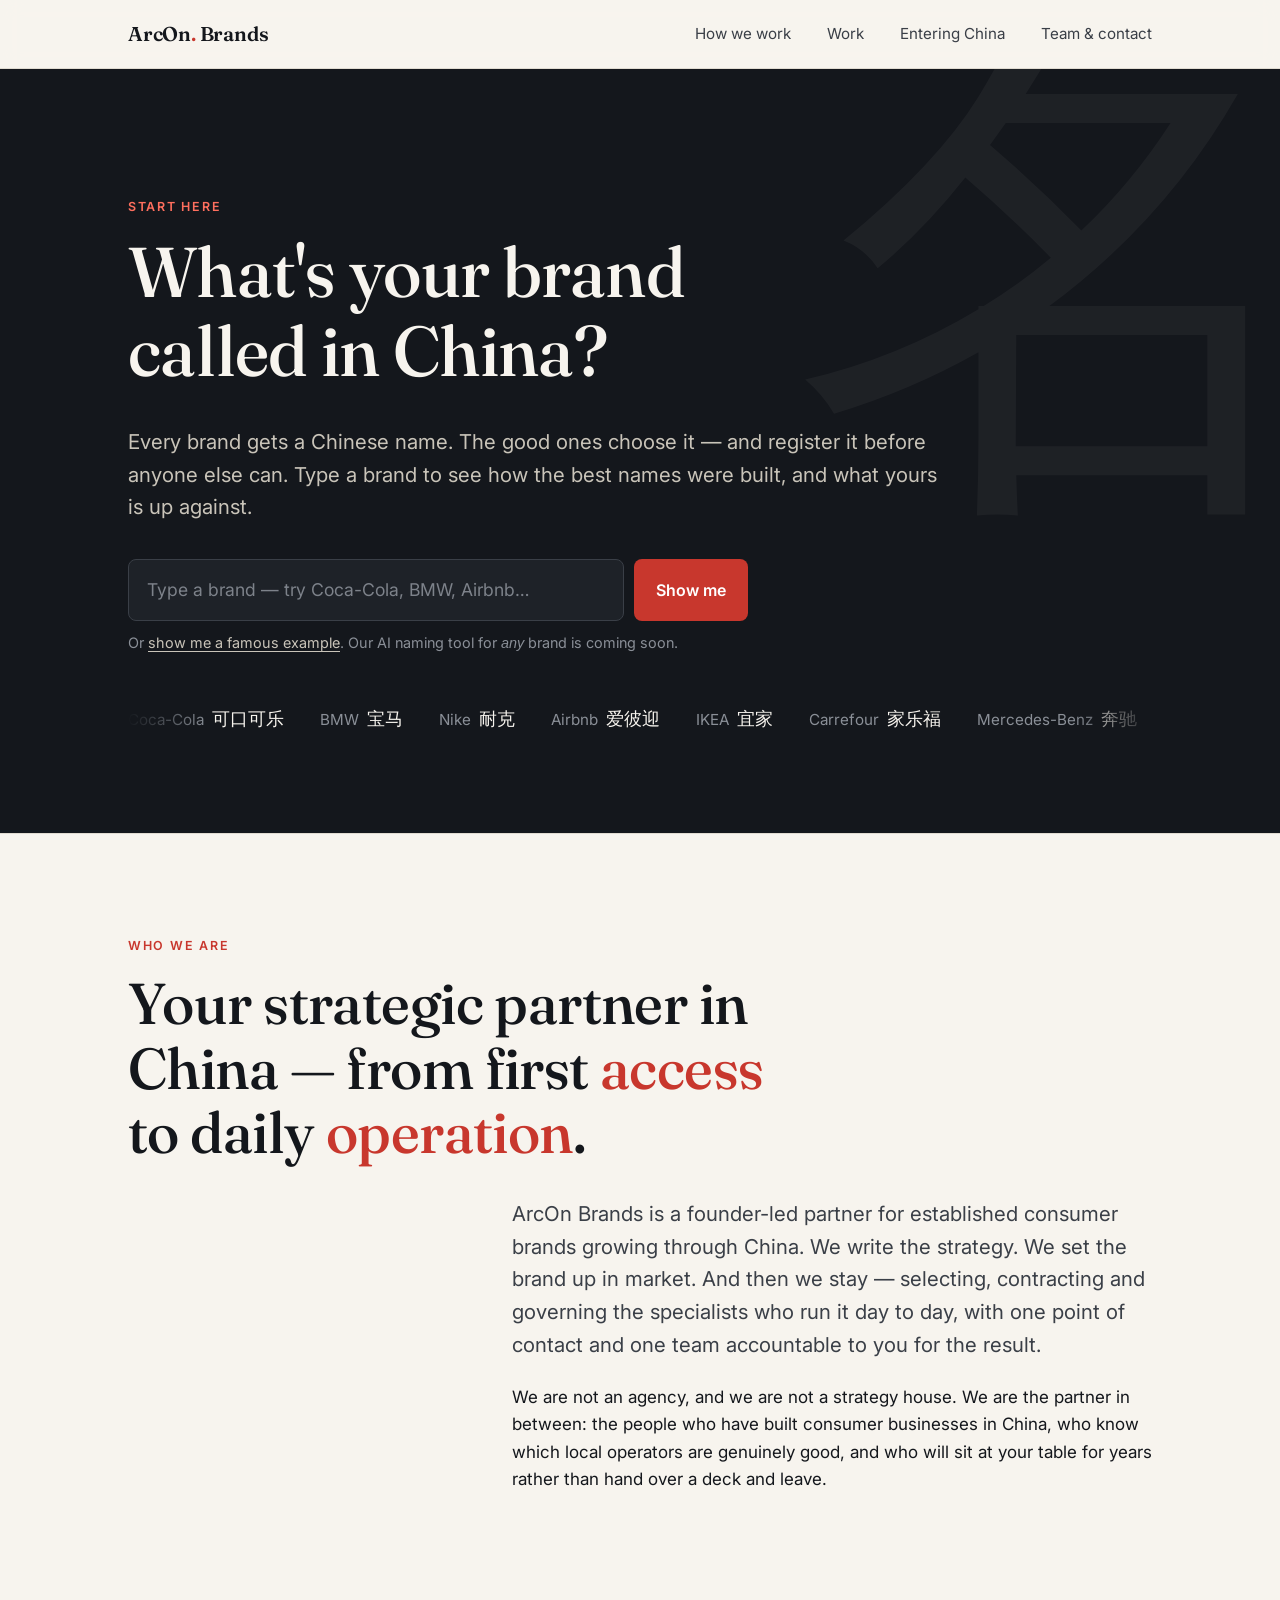
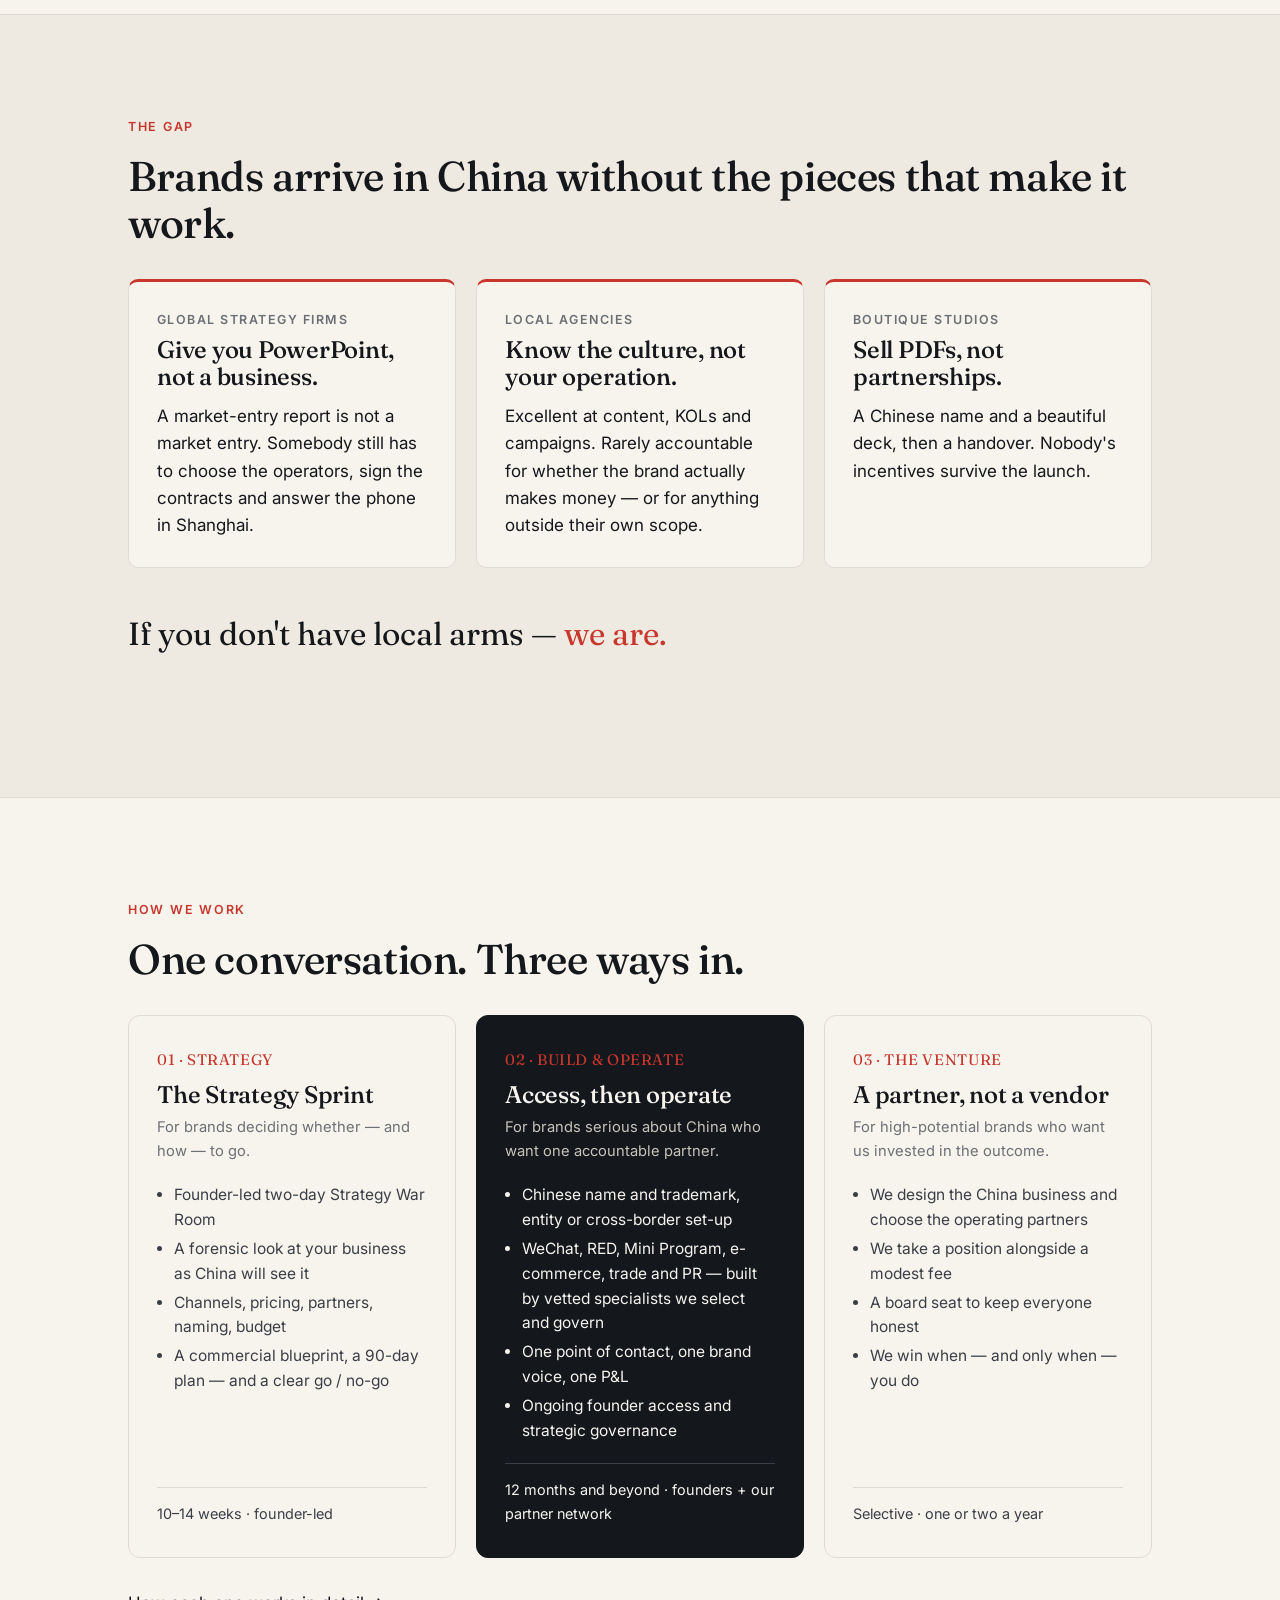
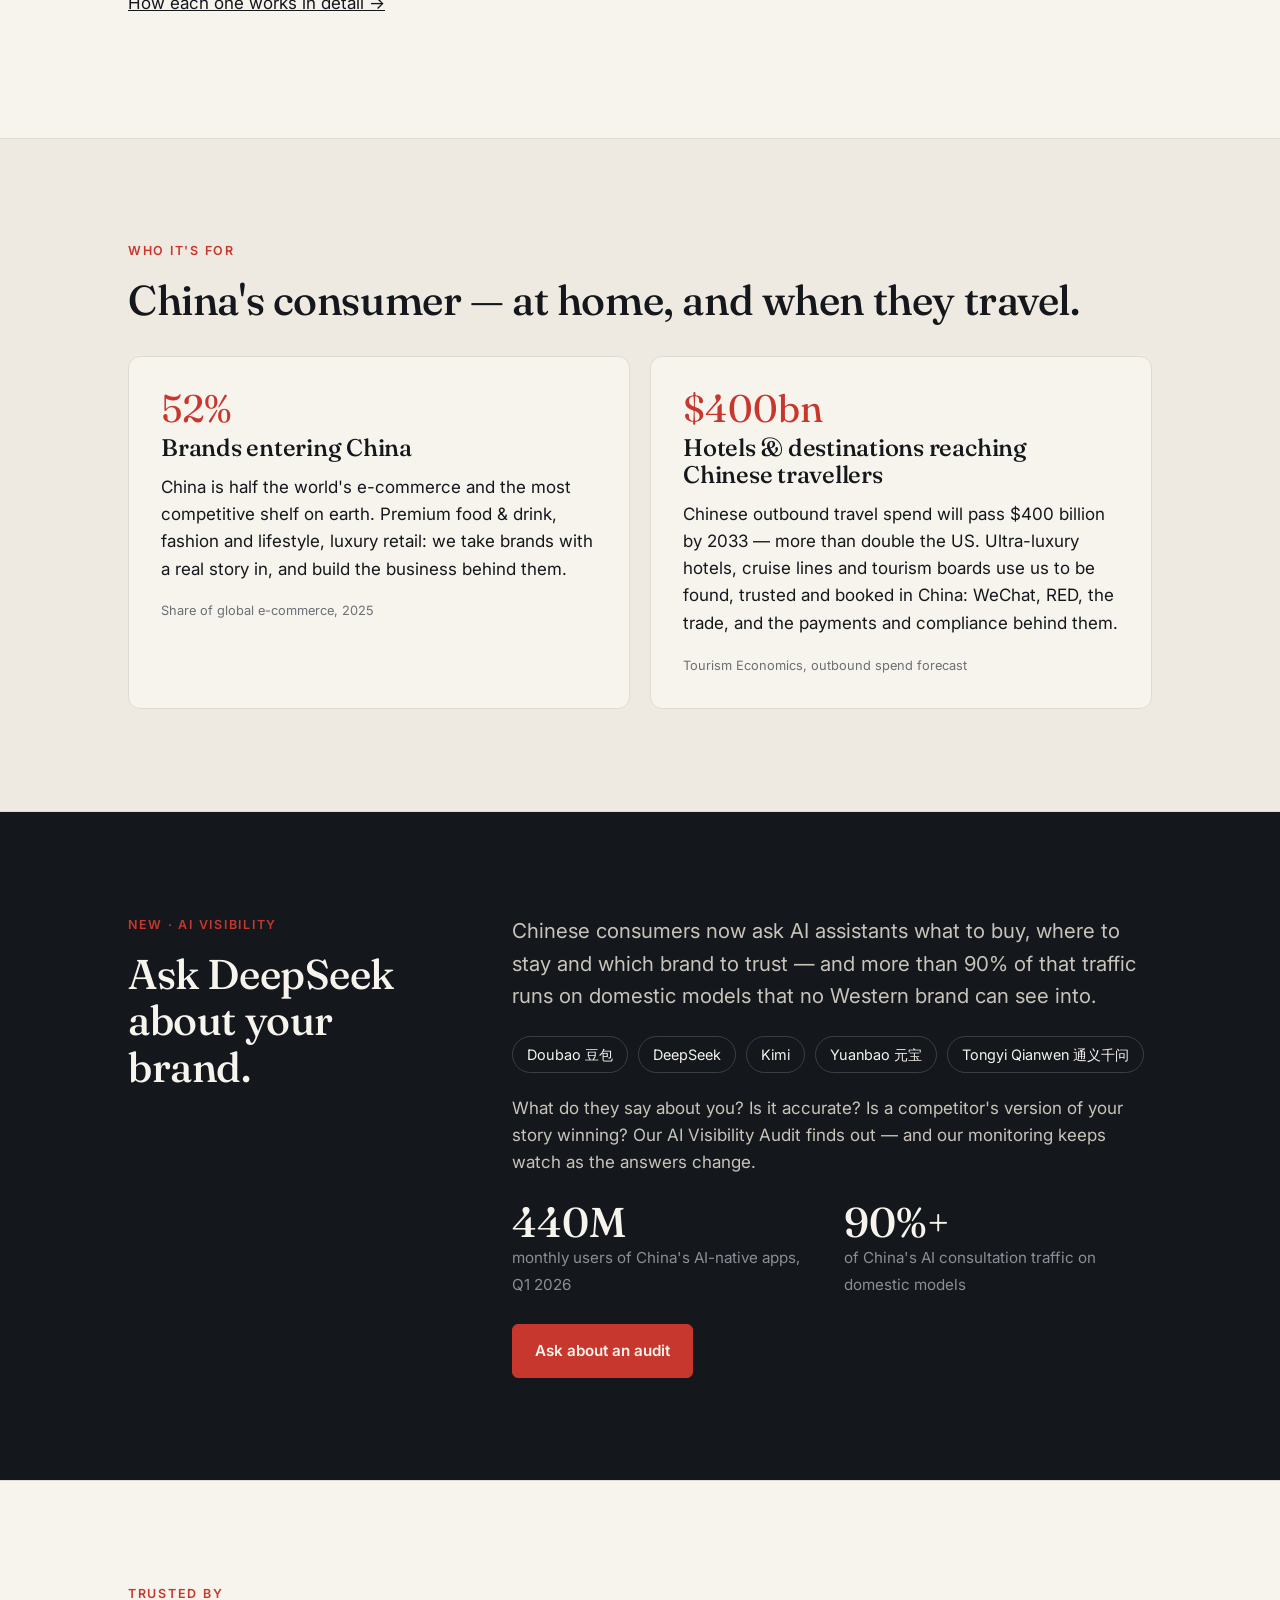
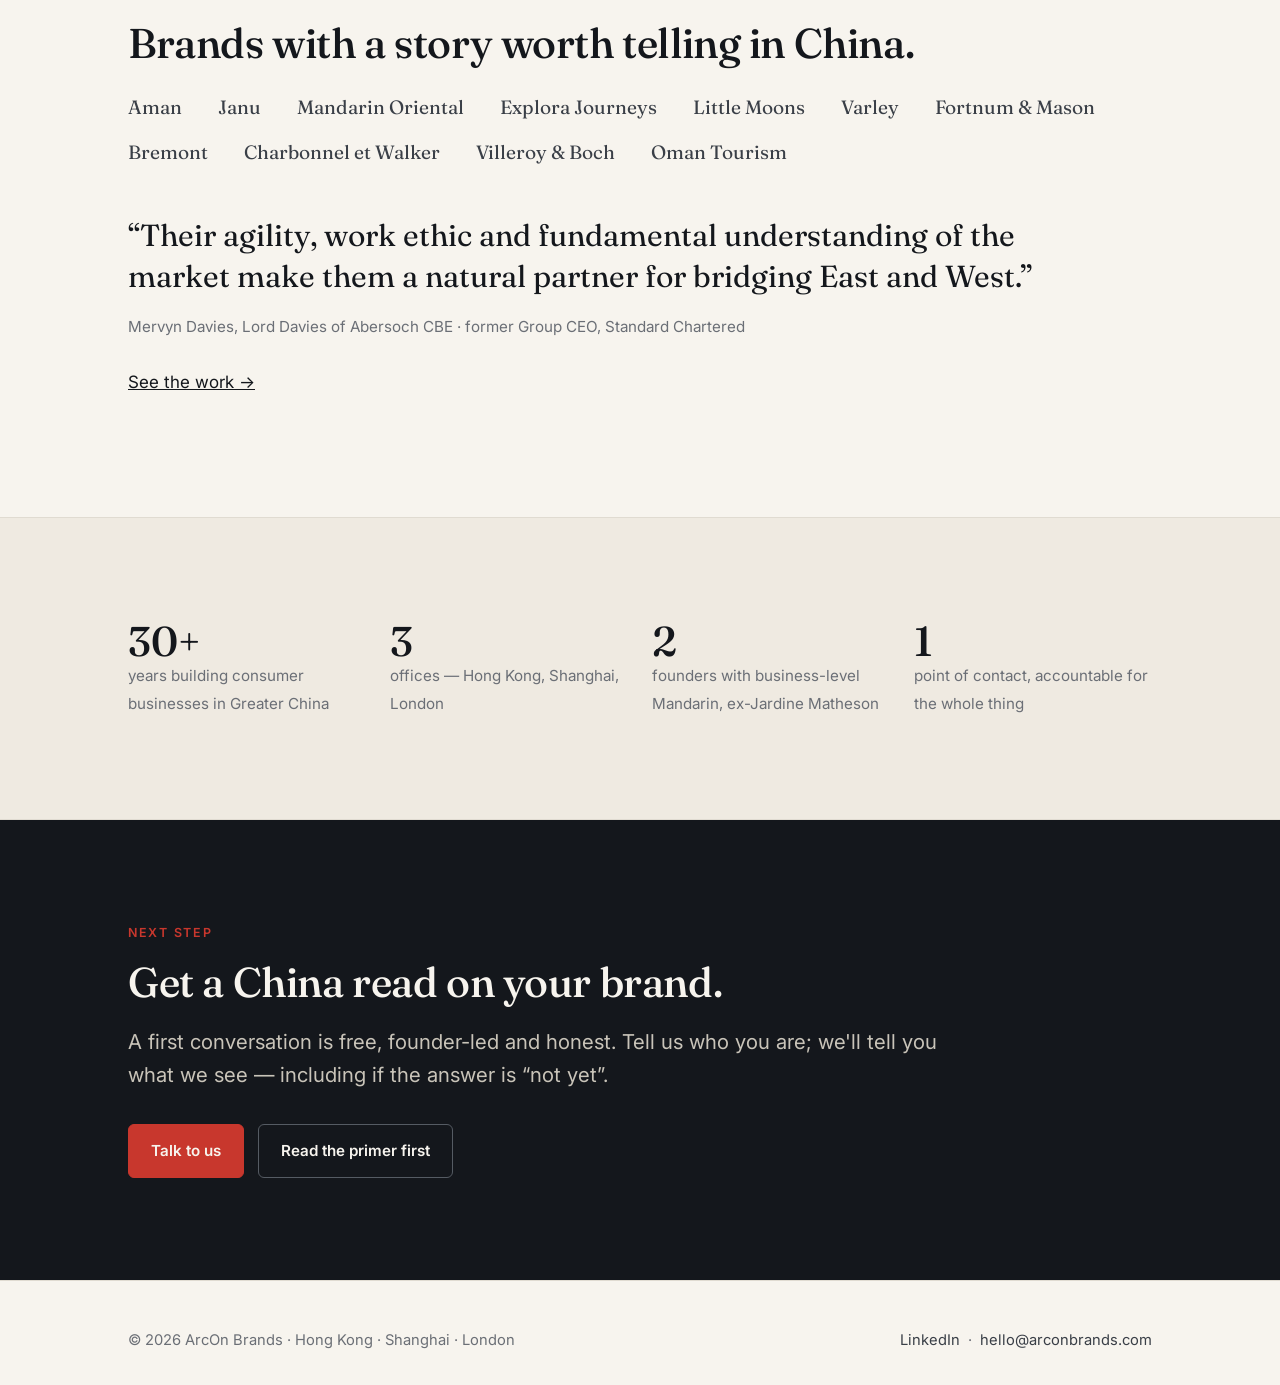
==== commit b79ba964: "v3: the evolved offering — strategic partner, access then operate - Home rebuilt around ArcOn's own " ====
--- a/docs/index.html
+++ b/docs/index.html
@@ -3,15 +3,15 @@
 <head>
 <meta charset="utf-8">
 <meta name="viewport" content="width=device-width, initial-scale=1">
-<title>ArcOn Brands — Understand China first</title>
-<meta name="description" content="Brand management and market entry for Western brands entering Greater China. Strategy, launch and full operational control from Hong Kong, Shanghai and London.">
+<title>ArcOn Brands — Your strategic partner in China</title>
+<meta name="description" content="Founder-led strategic partner for established consumer brands growing through China: strategy, market access, and governed operation through a vetted network of specialists.">
 <link rel="preconnect" href="https://fonts.googleapis.com">
 <link rel="preconnect" href="https://fonts.gstatic.com" crossorigin>
 <link href="https://fonts.googleapis.com/css2?family=Fraunces:opsz,wght@9..144,400;9..144,500;9..144,600&family=Inter:wght@400;500;600&display=swap" rel="stylesheet">
 <link rel="icon" href="favicon.svg" type="image/svg+xml">
 <meta property="og:type" content="website">
-<meta property="og:title" content="ArcOn Brands — Understand China first">
-<meta property="og:description" content="Brand management and market entry for Western brands entering Greater China. Strategy, launch and full operational control from Hong Kong, Shanghai and London.">
+<meta property="og:title" content="ArcOn Brands — Your strategic partner in China">
+<meta property="og:description" content="Founder-led strategic partner for established consumer brands growing through China: strategy, market access, and governed operation through a vetted network of specialists.">
 <meta property="og:site_name" content="ArcOn Brands">
 <link rel="stylesheet" href="styles.css">
 <script src="names.js" defer></script>
@@ -22,9 +22,10 @@
     <a class="brand" href="index.html">ArcOn<span>.</span> Brands</a>
     <button class="menu-btn" aria-expanded="false" aria-controls="links" onclick="const l=document.getElementById('links');const o=l.classList.toggle('open');this.setAttribute('aria-expanded',o)">Menu</button>
     <ul class="links" id="links">
-      <li><a href="what-we-do.html" >What we do</a></li>
-      <li><a href="entering-china.html" >Entering China</a></li>
-      <li><a href="team.html" >Team &amp; contact</a></li>
+      <li><a href="how-we-work.html">How we work</a></li>
+      <li><a href="work.html">Work</a></li>
+      <li><a href="entering-china.html">Entering China</a></li>
+      <li><a href="team.html">Team &amp; contact</a></li>
     </ul>
   </div>
 </header>
@@ -34,13 +35,13 @@
   <div class="wrap">
     <div class="eyebrow">Start here</div>
     <h1>What's your brand called in China?</h1>
-    <p class="lede">Every brand gets a Chinese name. The good ones choose it. Type a brand to see how the best names were built — and what yours is up against.</p>
+    <p class="lede">Every brand gets a Chinese name. The good ones choose it — and register it before anyone else can. Type a brand to see how the best names were built, and what yours is up against.</p>
     <div class="namer">
       <form id="namer" autocomplete="off">
         <input type="text" name="brand" placeholder="Type a brand — try Coca-Cola, BMW, Airbnb…" aria-label="Brand name" maxlength="40">
         <button type="submit">Show me</button>
       </form>
-      <div class="hint">Or <button type="button" id="try">show me a famous example</button>. Our AI tool for <em>any</em> brand name is coming soon.</div>
+      <div class="hint">Or <button type="button" id="try">show me a famous example</button>. Our AI naming tool for <em>any</em> brand is coming soon.</div>
     </div>
     <div class="result" id="result" aria-live="polite"></div>
     <div class="ticker" aria-hidden="true"><div class="ticker-track" id="track"></div></div>
@@ -49,14 +50,13 @@
 
 <section class="thesis">
   <div class="wrap">
-    <div class="eyebrow">The idea has changed</div>
-    <h2>You don't need to be in China. You need to <em>understand</em> it.</h2>
+    <div class="eyebrow">Who we are</div>
+    <h2>Your strategic partner in China — from first <em>access</em> to daily <em>operation</em>.</h2>
     <div class="split" style="margin-top:2rem">
       <div></div>
       <div>
-        <p class="lede">Five years ago the question was whether to set up in China. Now it's whether you understand a market that has moved further and faster than any other — in how people discover, judge and buy brands.</p>
-        <p>Chinese consumers shop inside livestreams, take advice from AI assistants, pay with their face, and expect a brand to answer on WeChat in minutes. Domestic brands have become formidable — faster, more digital, and often better at telling a Chinese story than the imports. The bar for a Western brand is higher. The cost of finding out where you stand is lower than it has ever been.</p>
-        <p>ArcOn Brands helps you understand first, then decide — and, if you go, we build and run it with you.</p>
+        <p class="lede">ArcOn Brands is a founder-led partner for established consumer brands growing through China. We write the strategy. We set the brand up in market. And then we stay — selecting, contracting and governing the specialists who run it day to day, with one point of contact and one team accountable to you for the result.</p>
+        <p>We are not an agency, and we are not a strategy house. We are the partner in between: the people who have built consumer businesses in China, who know which local operators are genuinely good, and who will sit at your table for years rather than hand over a deck and leave.</p>
       </div>
     </div>
   </div>
@@ -64,84 +64,125 @@
 
 <section class="deep">
   <div class="wrap">
-    <div class="eyebrow">What's changed</div>
-    <h2>China, 2020 → now</h2>
-    <div class="compare" style="margin-top:2rem">
-      <div class="deep-col">
-        <h3>Then</h3>
+    <div class="eyebrow">The gap</div>
+    <h2>Brands arrive in China without the pieces that make it work.</h2>
+    <div class="gap">
+      <div class="card"><div class="who">Global strategy firms</div><h3>Give you PowerPoint, not a business.</h3><p>A market-entry report is not a market entry. Somebody still has to choose the operators, sign the contracts and answer the phone in Shanghai.</p></div>
+      <div class="card"><div class="who">Local agencies</div><h3>Know the culture, not your operation.</h3><p>Excellent at content, KOLs and campaigns. Rarely accountable for whether the brand actually makes money — or for anything outside their own scope.</p></div>
+      <div class="card"><div class="who">Boutique studios</div><h3>Sell PDFs, not partnerships.</h3><p>A Chinese name and a beautiful deck, then a handover. Nobody's incentives survive the launch.</p></div>
+    </div>
+    <p class="punch">If you don't have local arms — <em>we are.</em></p>
+  </div>
+</section>
+
+<section>
+  <div class="wrap">
+    <div class="eyebrow">How we work</div>
+    <h2>One conversation. Three ways in.</h2>
+    <div class="engines">
+      <div class="engine">
+        <div class="k">01 · STRATEGY</div>
+        <h3>The Strategy Sprint</h3>
+        <div class="for">For brands deciding whether — and how — to go.</div>
         <ul>
-          <li>Set up an entity, hire a team, open on Tmall</li>
-          <li>Search, banners and a KOL campaign</li>
-          <li>Foreign heritage was the story</li>
-          <li>Learn by spending — 18 months to a first read</li>
-          <li>A Chinese name was a translation task</li>
+          <li>Founder-led two-day Strategy War Room</li>
+          <li>A forensic look at your business as China will see it</li>
+          <li>Channels, pricing, partners, naming, budget</li>
+          <li>A commercial blueprint, a 90-day plan — and a clear go / no-go</li>
         </ul>
-      </div>
-      <div class="now">
-        <h3>Now</h3>
+        <div class="foot">10–14 weeks · founder-led</div>
+      </div>
+      <div class="engine featured">
+        <div class="k">02 · BUILD &amp; OPERATE</div>
+        <h3>Access, then operate</h3>
+        <div class="for">For brands serious about China who want one accountable partner.</div>
         <ul>
-          <li>Test cross-border first — no entity, real demand data in weeks</li>
-          <li>Livestream commerce on Douyin; discovery on Xiaohongshu; AI assistants shaping what people ask for</li>
-          <li>Heritage still matters — but only when it's told in a Chinese idiom, against confident local brands</li>
-          <li>Learn by analysis — AI-assisted market reads before you commit a yuan</li>
-          <li>A Chinese name is brand strategy, and a race to the trademark office</li>
+          <li>Chinese name and trademark, entity or cross-border set-up</li>
+          <li>WeChat, RED, Mini Program, e-commerce, trade and PR — built by vetted specialists we select and govern</li>
+          <li>One point of contact, one brand voice, one P&amp;L</li>
+          <li>Ongoing founder access and strategic governance</li>
         </ul>
-      </div>
+        <div class="foot">12 months and beyond · founders + our partner network</div>
+      </div>
+      <div class="engine">
+        <div class="k">03 · THE VENTURE</div>
+        <h3>A partner, not a vendor</h3>
+        <div class="for">For high-potential brands who want us invested in the outcome.</div>
+        <ul>
+          <li>We design the China business and choose the operating partners</li>
+          <li>We take a position alongside a modest fee</li>
+          <li>A board seat to keep everyone honest</li>
+          <li>We win when — and only when — you do</li>
+        </ul>
+        <div class="foot">Selective · one or two a year</div>
+      </div>
+    </div>
+    <p style="margin-top:2rem"><a href="how-we-work.html">How each one works in detail →</a></p>
+  </div>
+</section>
+
+<section class="deep">
+  <div class="wrap">
+    <div class="eyebrow">Who it's for</div>
+    <h2>China's consumer — at home, and when they travel.</h2>
+    <div class="aud">
+      <div>
+        <div class="big">52%</div>
+        <h3>Brands entering China</h3>
+        <p>China is half the world's e-commerce and the most competitive shelf on earth. Premium food &amp; drink, fashion and lifestyle, luxury retail: we take brands with a real story in, and build the business behind them.</p>
+        <div class="src">Share of global e-commerce, 2025</div>
+      </div>
+      <div>
+        <div class="big">$400bn</div>
+        <h3>Hotels &amp; destinations reaching Chinese travellers</h3>
+        <p>Chinese outbound travel spend will pass $400 billion by 2033 — more than double the US. Ultra-luxury hotels, cruise lines and tourism boards use us to be found, trusted and booked in China: WeChat, RED, the trade, and the payments and compliance behind them.</p>
+        <div class="src">Tourism Economics, outbound spend forecast</div>
+      </div>
+    </div>
+  </div>
+</section>
+
+<section class="ai">
+  <div class="wrap split">
+    <div>
+      <div class="eyebrow">New · AI visibility</div>
+      <h2>Ask DeepSeek about your brand.</h2>
+    </div>
+    <div>
+      <p class="lede">Chinese consumers now ask AI assistants what to buy, where to stay and which brand to trust — and more than 90% of that traffic runs on domestic models that no Western brand can see into.</p>
+      <div class="models"><span>Doubao 豆包</span><span>DeepSeek</span><span>Kimi</span><span>Yuanbao 元宝</span><span>Tongyi Qianwen 通义千问</span></div>
+      <p>What do they say about you? Is it accurate? Is a competitor's version of your story winning? Our AI Visibility Audit finds out — and our monitoring keeps watch as the answers change.</p>
+      <div class="stats" style="margin:1.6rem 0">
+        <div class="stat"><b>440M</b><span>monthly users of China's AI-native apps, Q1 2026</span></div>
+        <div class="stat"><b>90%+</b><span>of China's AI consultation traffic on domestic models</span></div>
+      </div>
+      <a class="btn primary" href="mailto:hello@arconbrands.com?subject=AI%20Visibility%20Audit">Ask about an audit</a>
     </div>
   </div>
 </section>
 
 <section>
   <div class="wrap">
-    <div class="eyebrow">What we do</div>
-    <h2>Understand. Enter. Operate.</h2>
-    <div class="grid three" style="margin-top:2rem">
-      <div class="card">
-        <div class="num">01</div>
-        <h3>Understand</h3>
-        <p>A clear-eyed read on your brand's prospects: demand, competitors, price, channel and naming — with a four-year forecast — so the decision is made on evidence, before you spend.</p>
-      </div>
-      <div class="card">
-        <div class="num">02</div>
-        <h3>Enter</h3>
-        <p>Name and trademark, entity or cross-border set-up, storefronts on Tmall, JD and Douyin, and a launch built for how Chinese consumers actually discover brands today.</p>
-      </div>
-      <div class="card">
-        <div class="num">03</div>
-        <h3>Operate</h3>
-        <p>We stay and run it — operations, marketing, finance, HR, tech — with complete transparency. You keep the brand; we carry the business on the ground.</p>
-      </div>
-    </div>
-    <p style="margin-top:2rem"><a href="what-we-do.html">How we work →</a></p>
-  </div>
-</section>
-
-<section class="deep">
-  <div class="wrap">
     <div class="eyebrow">Trusted by</div>
-    <h2>Britain's most compelling luxury and lifestyle brands</h2>
-    <div class="clients">
-      <span>Fortnum &amp; Mason</span>
-      <span>Bremont</span>
-      <span>Charbonnel et Walker</span>
-      <span>Aman</span>
-      <span>Double Dutch</span>
-      <span>Varley</span>
+    <h2>Brands with a story worth telling in China.</h2>
+    <div class="logos">
+      <span>Aman</span><span>Janu</span><span>Mandarin Oriental</span><span>Explora Journeys</span><span>Little Moons</span><span>Varley</span><span>Fortnum &amp; Mason</span><span>Bremont</span><span>Charbonnel et Walker</span><span>Villeroy &amp; Boch</span><span>Oman Tourism</span>
     </div>
     <blockquote style="margin-top:3rem">
       “Their agility, work ethic and fundamental understanding of the market make them a natural partner for bridging East and West.”
       <footer>Mervyn Davies, Lord Davies of Abersoch CBE · former Group CEO, Standard Chartered</footer>
     </blockquote>
-  </div>
-</section>
-
-<section>
+    <p style="margin-top:2rem"><a href="work.html">See the work →</a></p>
+  </div>
+</section>
+
+<section class="deep">
   <div class="wrap">
     <div class="stats">
-      <div class="stat"><b>30+</b><span>years building consumer businesses in the region</span></div>
+      <div class="stat"><b>30+</b><span>years building consumer businesses in Greater China</span></div>
       <div class="stat"><b>3</b><span>offices — Hong Kong, Shanghai, London</span></div>
-      <div class="stat"><b>2</b><span>founders with business-level Mandarin and Jardine Matheson careers</span></div>
-      <div class="stat"><b>4-yr</b><span>horizon on every plan we write</span></div>
+      <div class="stat"><b>2</b><span>founders with business-level Mandarin, ex-Jardine Matheson</span></div>
+      <div class="stat"><b>1</b><span>point of contact, accountable for the whole thing</span></div>
     </div>
   </div>
 </section>
@@ -150,9 +191,9 @@
   <div class="wrap">
     <div class="eyebrow">Next step</div>
     <h2>Get a China read on your brand.</h2>
-    <p class="lede">A first conversation is free and honest. Tell us who you are; we'll tell you what we see — including if the answer is “not yet”.</p>
+    <p class="lede">A first conversation is free, founder-led and honest. Tell us who you are; we'll tell you what we see — including if the answer is “not yet”.</p>
     <div class="cta-row">
-      <a class="btn primary" href="team.html#contact">Talk to us</a>
+      <a class="btn primary" href="mailto:hello@arconbrands.com">Talk to us</a>
       <a class="btn ghost" href="entering-china.html">Read the primer first</a>
     </div>
   </div>
@@ -161,8 +202,8 @@
 <footer class="site">
   <div class="wrap">
     <div class="row">
-      <div>© 2026 ArcOn Brands · London · Shanghai · Hong Kong</div>
-      <div><a href="https://www.linkedin.com/company/arcon-brands-hongkong" target="_blank" rel="noopener">LinkedIn</a> &nbsp;·&nbsp; <a href="team.html#contact">Contact</a></div>
+      <div>© 2026 ArcOn Brands · Hong Kong · Shanghai · London</div>
+      <div><a href="https://www.linkedin.com/company/arcon-brands-hongkong" target="_blank" rel="noopener">LinkedIn</a> &nbsp;·&nbsp; <a href="mailto:hello@arconbrands.com">hello@arconbrands.com</a></div>
     </div>
   </div>
 </footer>
--- a/docs/styles.css
+++ b/docs/styles.css
@@ -265,3 +265,56 @@
 .band .btn.primary:hover { background: #e04a3f; }
 .band .btn.ghost { color: var(--paper); border-color: #555b63; }
 .band .btn.ghost:hover { background: var(--paper); color: var(--ink); }
+
+/* ===== v3: strategic partner ===== */
+.gap { display: grid; grid-template-columns: repeat(auto-fit, minmax(240px, 1fr)); gap: 20px; margin-top: 2rem; }
+.gap .card { border-top: 3px solid var(--accent); }
+.gap .card .who { font-size: 0.78rem; letter-spacing: .12em; text-transform: uppercase; color: var(--muted); font-weight: 600; margin-bottom: 8px; }
+.punch { font-family: var(--serif); font-size: clamp(1.4rem, 2.6vw, 2rem); margin-top: 2.5rem; max-width: 30ch; }
+.punch em { color: var(--accent); font-style: normal; }
+
+.engines { display: grid; grid-template-columns: repeat(auto-fit, minmax(280px, 1fr)); gap: 20px; margin-top: 2rem; }
+.engine { padding: 32px 28px; border-radius: 12px; background: var(--paper); border: 1px solid var(--line); display: flex; flex-direction: column; }
+.engine .k { font-family: var(--serif); color: var(--accent); font-size: 0.95rem; letter-spacing: .04em; margin-bottom: 10px; }
+.engine h3 { margin-bottom: .3em; }
+.engine .for { color: var(--muted); font-size: .92rem; margin-bottom: 1rem; }
+.engine ul { margin: 0 0 1rem; padding-left: 1.1em; color: var(--ink-soft); font-size: .97rem; }
+.engine ul li { margin: 4px 0; }
+.engine .foot { margin-top: auto; padding-top: 14px; border-top: 1px solid var(--line); font-size: .9rem; color: var(--ink-soft); }
+.engine.featured { background: var(--ink); color: var(--paper); border-color: var(--ink); }
+.engine.featured h3, .engine.featured ul, .engine.featured .foot { color: var(--paper); }
+.engine.featured .for { color: #c9c4b9; } .engine.featured .foot { border-color: #3a3f47; }
+
+.aud { display: grid; grid-template-columns: 1fr 1fr; gap: 20px; margin-top: 2rem; }
+.aud > div { padding: 32px; border-radius: 12px; border: 1px solid var(--line); background: var(--paper); }
+.aud .big { font-family: var(--serif); font-size: 2.4rem; line-height: 1; color: var(--accent); margin-bottom: 8px; }
+.aud .src { font-size: .8rem; color: var(--muted); }
+@media (max-width: 760px) { .aud { grid-template-columns: 1fr; } }
+
+.logos { display: flex; flex-wrap: wrap; gap: 14px 36px; margin-top: 1.6rem; }
+.logos span { font-family: var(--serif); font-size: 1.2rem; color: var(--ink-soft); white-space: nowrap; }
+
+.ai { background: var(--ink); color: var(--paper); }
+.ai h2 { color: var(--paper); } .ai .lede, .ai p { color: #c9c4b9; }
+.ai .models { display: flex; flex-wrap: wrap; gap: 10px; margin: 1.4rem 0; }
+.ai .models span { border: 1px solid #3a3f47; border-radius: 999px; padding: 6px 14px; font-size: .9rem; color: var(--paper); }
+.ai .stat b { color: var(--paper); } .ai .stat span { color: #8a8f97; }
+.ai .btn.primary { background: var(--accent); border-color: var(--accent); }
+
+.cases { display: grid; grid-template-columns: repeat(auto-fit, minmax(300px, 1fr)); gap: 20px; margin-top: 2rem; }
+.case { padding: 28px; border-radius: 12px; border: 1px solid var(--line); background: var(--paper); }
+.case .sector { font-size: .75rem; letter-spacing: .12em; text-transform: uppercase; color: var(--accent); font-weight: 600; }
+.case h3 { margin: .3em 0 .2em; }
+.case .brief { color: var(--muted); font-size: .92rem; margin-bottom: .9rem; }
+.case p { font-size: .97rem; color: var(--ink-soft); margin-bottom: .6rem; }
+.case .did { font-size: .9rem; color: var(--ink-soft); }
+.case .did strong { color: var(--ink); }
+.case-lg { grid-column: 1 / -1; display: grid; grid-template-columns: 1fr 1fr; gap: 32px; }
+@media (max-width: 760px) { .case-lg { grid-template-columns: 1fr; } }
+
+.principles { display: grid; grid-template-columns: repeat(auto-fit, minmax(260px, 1fr)); gap: 28px 40px; margin-top: 2rem; }
+.principles h3 { font-size: 1.15rem; margin-bottom: .3em; }
+.principles p { color: var(--ink-soft); font-size: .97rem; margin: 0; }
+
+.network { display: grid; grid-template-columns: repeat(auto-fit, minmax(200px, 1fr)); gap: 12px; margin-top: 1.5rem; }
+.network span { padding: 12px 14px; border: 1px solid var(--line); border-radius: 8px; font-size: .92rem; background: var(--paper); }
